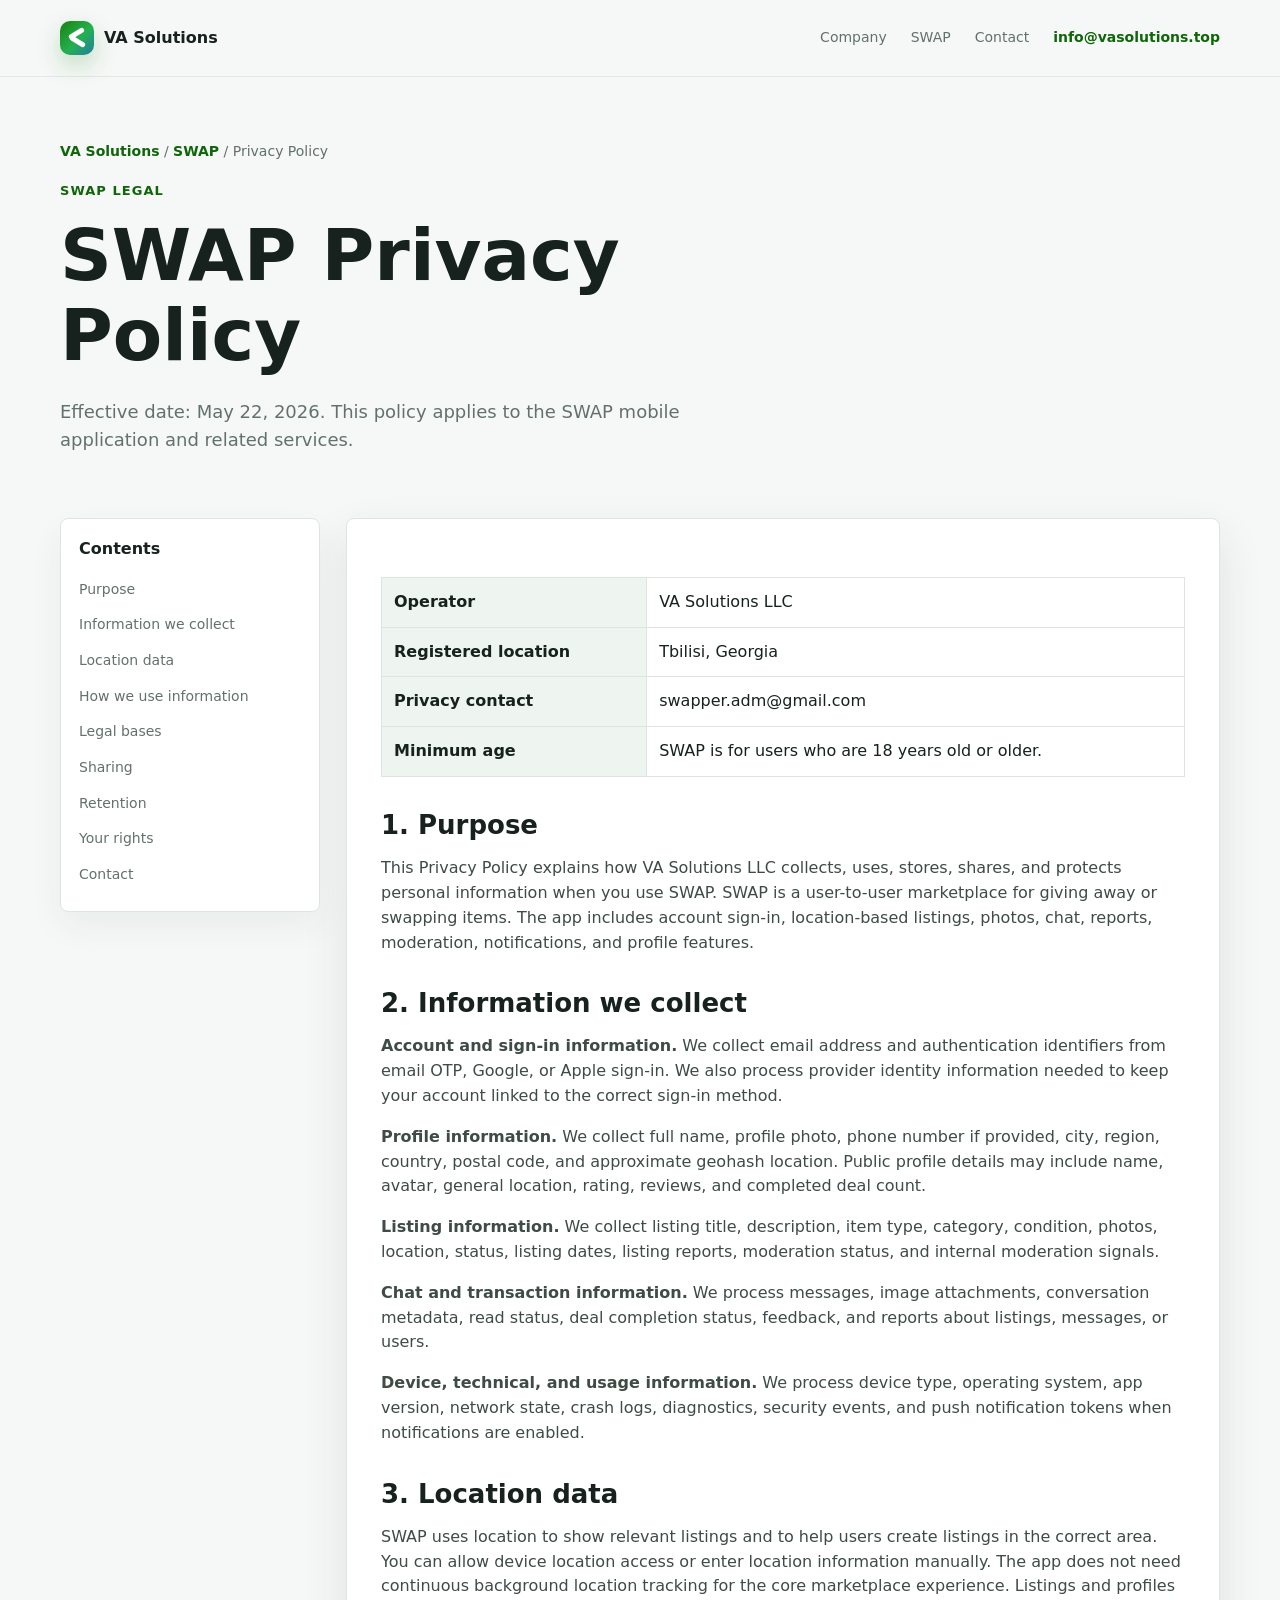
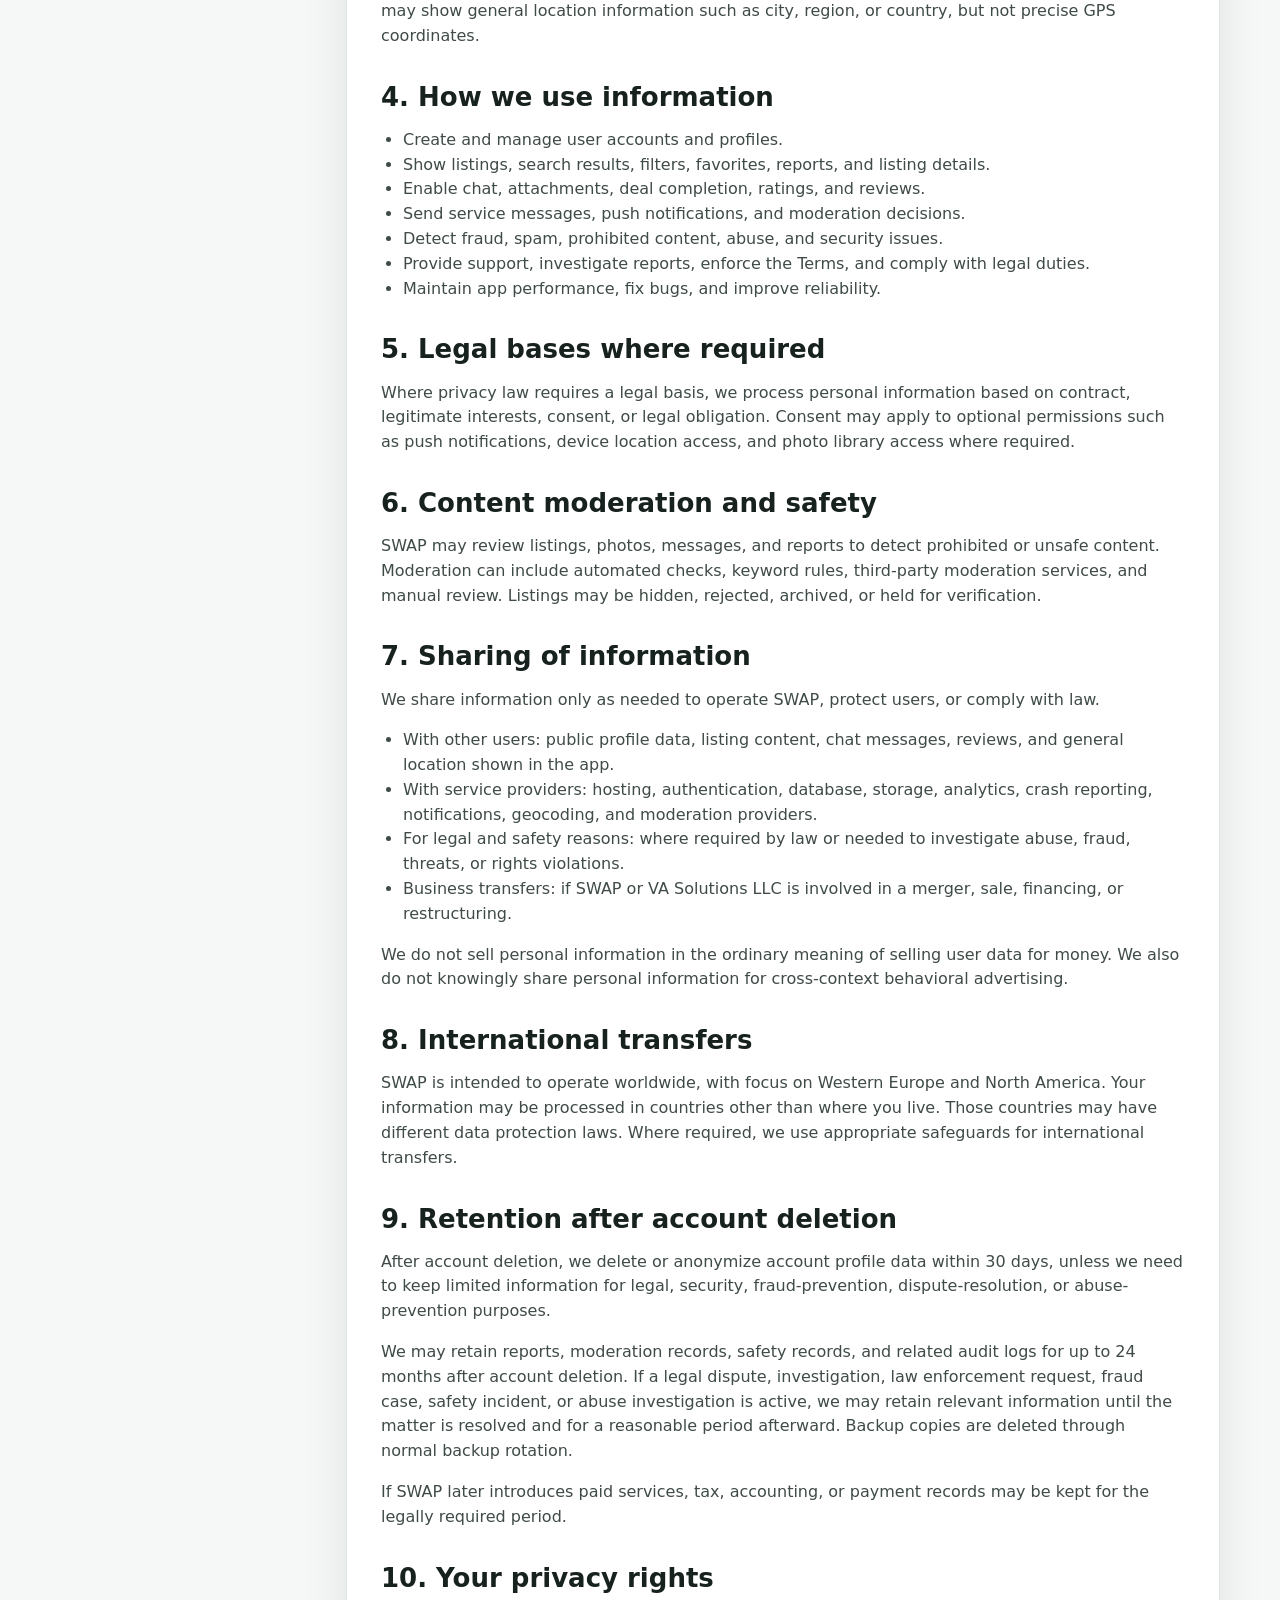
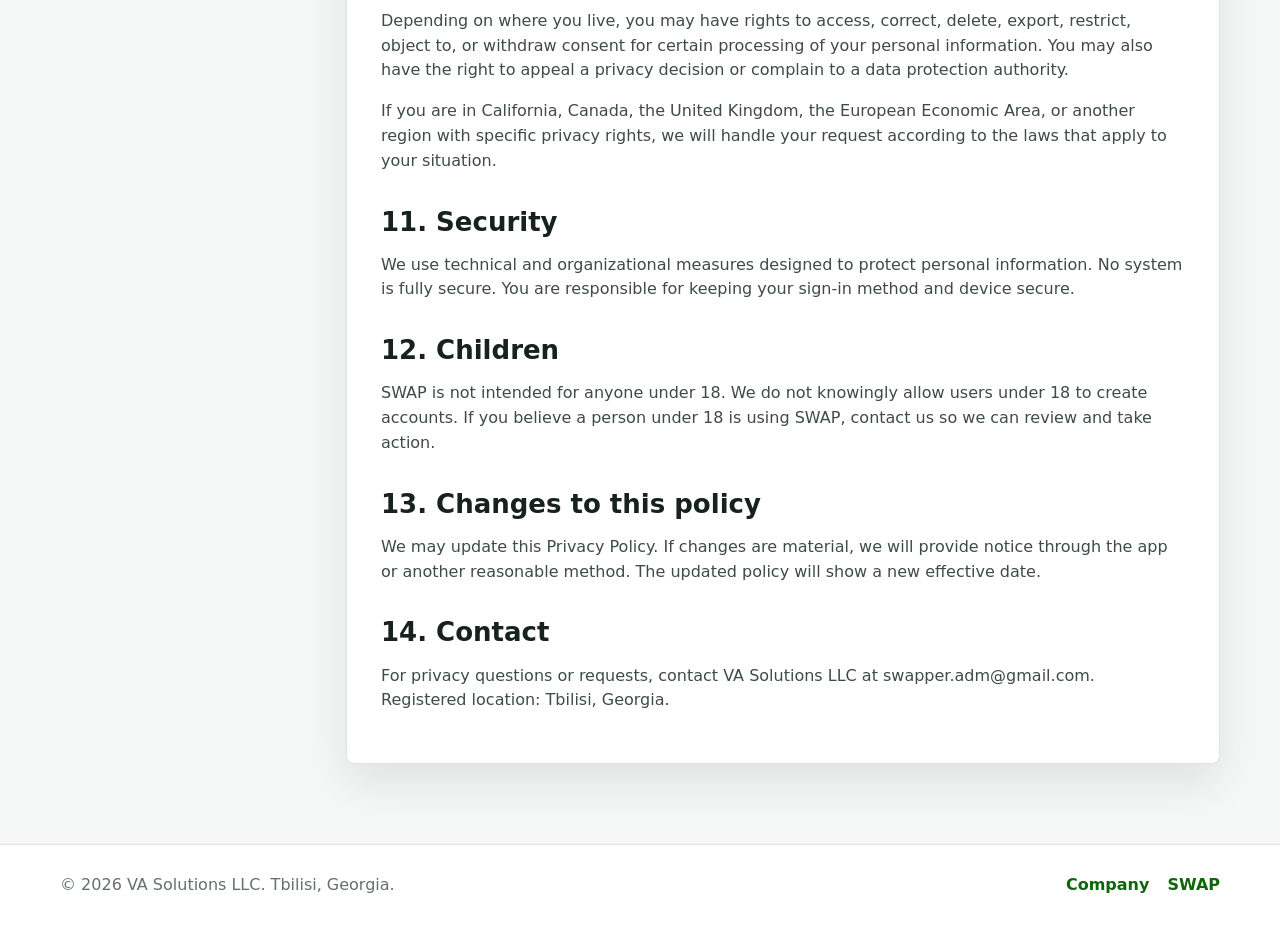
==== privacy-policy.html @ af27e846 "Add VA Solutions static website" ====
<!doctype html>
<html lang="en">
<head>
  <meta charset="utf-8">
  <meta name="viewport" content="width=device-width, initial-scale=1">
  <title>SWAP Privacy Policy | VA Solutions</title>
  <meta name="description" content="Privacy Policy for the SWAP mobile application by VA Solutions LLC.">
  <link rel="stylesheet" href="styles.css">
</head>
<body>
  <header class="site-header">
    <div class="container nav">
      <a class="logo" href="index.html"><span class="logo-mark"></span><span>VA Solutions</span></a>
      <nav class="nav-links" aria-label="Main navigation">
        <a href="index.html">Company</a>
        <a href="swap.html">SWAP</a>
        <a href="index.html#contact">Contact</a>
        <a class="nav-contact" href="mailto:info@vasolutions.top">info@vasolutions.top</a>
      </nav>
    </div>
  </header>

  <main>
    <section class="page-hero">
      <div class="container">
        <div class="breadcrumb"><a href="index.html">VA Solutions</a> / <a href="swap.html">SWAP</a> / Privacy Policy</div>
        <p class="eyebrow">SWAP legal</p>
        <h1>SWAP Privacy Policy</h1>
        <p class="lead">Effective date: May 22, 2026. This policy applies to the SWAP mobile application and related services.</p>
      </div>
    </section>

    <section class="container legal-layout">
      <aside class="toc">
        <strong>Contents</strong>
        <a href="#purpose">Purpose</a>
        <a href="#collect">Information we collect</a>
        <a href="#location">Location data</a>
        <a href="#use">How we use information</a>
        <a href="#legal-bases">Legal bases</a>
        <a href="#sharing">Sharing</a>
        <a href="#retention">Retention</a>
        <a href="#rights">Your rights</a>
        <a href="#contact">Contact</a>
      </aside>

      <article class="legal-card">
        <table class="info-table">
          <tr><th>Operator</th><td>VA Solutions LLC</td></tr>
          <tr><th>Registered location</th><td>Tbilisi, Georgia</td></tr>
          <tr><th>Privacy contact</th><td><a href="mailto:swapper.adm@gmail.com">swapper.adm@gmail.com</a></td></tr>
          <tr><th>Minimum age</th><td>SWAP is for users who are 18 years old or older.</td></tr>
        </table>

        <h2 id="purpose">1. Purpose</h2>
        <p>This Privacy Policy explains how VA Solutions LLC collects, uses, stores, shares, and protects personal information when you use SWAP. SWAP is a user-to-user marketplace for giving away or swapping items. The app includes account sign-in, location-based listings, photos, chat, reports, moderation, notifications, and profile features.</p>

        <h2 id="collect">2. Information we collect</h2>
        <p><strong>Account and sign-in information.</strong> We collect email address and authentication identifiers from email OTP, Google, or Apple sign-in. We also process provider identity information needed to keep your account linked to the correct sign-in method.</p>
        <p><strong>Profile information.</strong> We collect full name, profile photo, phone number if provided, city, region, country, postal code, and approximate geohash location. Public profile details may include name, avatar, general location, rating, reviews, and completed deal count.</p>
        <p><strong>Listing information.</strong> We collect listing title, description, item type, category, condition, photos, location, status, listing dates, listing reports, moderation status, and internal moderation signals.</p>
        <p><strong>Chat and transaction information.</strong> We process messages, image attachments, conversation metadata, read status, deal completion status, feedback, and reports about listings, messages, or users.</p>
        <p><strong>Device, technical, and usage information.</strong> We process device type, operating system, app version, network state, crash logs, diagnostics, security events, and push notification tokens when notifications are enabled.</p>

        <h2 id="location">3. Location data</h2>
        <p>SWAP uses location to show relevant listings and to help users create listings in the correct area. You can allow device location access or enter location information manually. The app does not need continuous background location tracking for the core marketplace experience. Listings and profiles may show general location information such as city, region, or country, but not precise GPS coordinates.</p>

        <h2 id="use">4. How we use information</h2>
        <ul>
          <li>Create and manage user accounts and profiles.</li>
          <li>Show listings, search results, filters, favorites, reports, and listing details.</li>
          <li>Enable chat, attachments, deal completion, ratings, and reviews.</li>
          <li>Send service messages, push notifications, and moderation decisions.</li>
          <li>Detect fraud, spam, prohibited content, abuse, and security issues.</li>
          <li>Provide support, investigate reports, enforce the Terms, and comply with legal duties.</li>
          <li>Maintain app performance, fix bugs, and improve reliability.</li>
        </ul>

        <h2 id="legal-bases">5. Legal bases where required</h2>
        <p>Where privacy law requires a legal basis, we process personal information based on contract, legitimate interests, consent, or legal obligation. Consent may apply to optional permissions such as push notifications, device location access, and photo library access where required.</p>

        <h2 id="moderation">6. Content moderation and safety</h2>
        <p>SWAP may review listings, photos, messages, and reports to detect prohibited or unsafe content. Moderation can include automated checks, keyword rules, third-party moderation services, and manual review. Listings may be hidden, rejected, archived, or held for verification.</p>

        <h2 id="sharing">7. Sharing of information</h2>
        <p>We share information only as needed to operate SWAP, protect users, or comply with law.</p>
        <ul>
          <li>With other users: public profile data, listing content, chat messages, reviews, and general location shown in the app.</li>
          <li>With service providers: hosting, authentication, database, storage, analytics, crash reporting, notifications, geocoding, and moderation providers.</li>
          <li>For legal and safety reasons: where required by law or needed to investigate abuse, fraud, threats, or rights violations.</li>
          <li>Business transfers: if SWAP or VA Solutions LLC is involved in a merger, sale, financing, or restructuring.</li>
        </ul>
        <p>We do not sell personal information in the ordinary meaning of selling user data for money. We also do not knowingly share personal information for cross-context behavioral advertising.</p>

        <h2 id="transfers">8. International transfers</h2>
        <p>SWAP is intended to operate worldwide, with focus on Western Europe and North America. Your information may be processed in countries other than where you live. Those countries may have different data protection laws. Where required, we use appropriate safeguards for international transfers.</p>

        <h2 id="retention">9. Retention after account deletion</h2>
        <p>After account deletion, we delete or anonymize account profile data within 30 days, unless we need to keep limited information for legal, security, fraud-prevention, dispute-resolution, or abuse-prevention purposes.</p>
        <p>We may retain reports, moderation records, safety records, and related audit logs for up to 24 months after account deletion. If a legal dispute, investigation, law enforcement request, fraud case, safety incident, or abuse investigation is active, we may retain relevant information until the matter is resolved and for a reasonable period afterward. Backup copies are deleted through normal backup rotation.</p>
        <p>If SWAP later introduces paid services, tax, accounting, or payment records may be kept for the legally required period.</p>

        <h2 id="rights">10. Your privacy rights</h2>
        <p>Depending on where you live, you may have rights to access, correct, delete, export, restrict, object to, or withdraw consent for certain processing of your personal information. You may also have the right to appeal a privacy decision or complain to a data protection authority.</p>
        <p>If you are in California, Canada, the United Kingdom, the European Economic Area, or another region with specific privacy rights, we will handle your request according to the laws that apply to your situation.</p>

        <h2 id="security">11. Security</h2>
        <p>We use technical and organizational measures designed to protect personal information. No system is fully secure. You are responsible for keeping your sign-in method and device secure.</p>

        <h2 id="children">12. Children</h2>
        <p>SWAP is not intended for anyone under 18. We do not knowingly allow users under 18 to create accounts. If you believe a person under 18 is using SWAP, contact us so we can review and take action.</p>

        <h2 id="changes">13. Changes to this policy</h2>
        <p>We may update this Privacy Policy. If changes are material, we will provide notice through the app or another reasonable method. The updated policy will show a new effective date.</p>

        <h2 id="contact">14. Contact</h2>
        <p>For privacy questions or requests, contact VA Solutions LLC at <a href="mailto:swapper.adm@gmail.com">swapper.adm@gmail.com</a>. Registered location: Tbilisi, Georgia.</p>
      </article>
    </section>
  </main>

  <footer class="site-footer">
    <div class="container footer-row">
      <span>© 2026 VA Solutions LLC. Tbilisi, Georgia.</span>
      <div class="footer-links"><a href="index.html">Company</a><a href="swap.html">SWAP</a></div>
    </div>
  </footer>
</body>
</html>
---- styles.css ----
:root {
  --bg: #f6f8f7;
  --surface: #ffffff;
  --surface-soft: #eef5f0;
  --text: #17211d;
  --muted: #64716b;
  --green: #18820f;
  --green-dark: #0f6509;
  --green-soft: #dff2df;
  --blue: #207ea6;
  --line: #dce5df;
  --shadow: 0 18px 45px rgba(25, 47, 36, 0.11);
  --radius: 8px;
  --max: 1160px;
}

* { box-sizing: border-box; }
html { scroll-behavior: smooth; }
body {
  margin: 0;
  font-family: Inter, ui-sans-serif, system-ui, -apple-system, BlinkMacSystemFont, "Segoe UI", sans-serif;
  color: var(--text);
  background: var(--bg);
  line-height: 1.55;
}
a { color: inherit; text-decoration: none; }
.container { width: min(var(--max), calc(100% - 40px)); margin: 0 auto; }
.site-header {
  position: sticky;
  top: 0;
  z-index: 50;
  background: rgba(246, 248, 247, 0.92);
  backdrop-filter: blur(16px);
  border-bottom: 1px solid rgba(220, 229, 223, 0.78);
}
.nav { min-height: 76px; display: flex; align-items: center; justify-content: space-between; gap: 24px; }
.logo { display: inline-flex; align-items: center; gap: 10px; font-weight: 800; }
.logo-mark {
  width: 34px;
  height: 34px;
  border-radius: 10px;
  background: linear-gradient(135deg, #18820f 0%, #24b051 55%, #207ea6 100%);
  position: relative;
  box-shadow: 0 10px 24px rgba(24, 130, 15, 0.24);
}
.logo-mark::before, .logo-mark::after {
  content: "";
  position: absolute;
  background: #fff;
  border-radius: 3px;
}
.logo-mark::before { width: 17px; height: 5px; left: 8px; top: 10px; transform: rotate(-32deg); }
.logo-mark::after { width: 17px; height: 5px; left: 9px; top: 18px; transform: rotate(32deg); }
.nav-links { display: flex; align-items: center; gap: 24px; font-size: 14px; color: var(--muted); }
.nav-links a:hover, .nav-contact { color: var(--green-dark); }
.nav-contact { font-weight: 700; }
.btn-row { display: flex; flex-wrap: wrap; gap: 12px; align-items: center; }
.btn {
  display: inline-flex;
  min-height: 44px;
  align-items: center;
  justify-content: center;
  padding: 0 18px;
  border-radius: var(--radius);
  border: 1px solid var(--green);
  font-weight: 700;
  font-size: 14px;
}
.btn.primary { background: var(--green); color: #fff; }
.btn.secondary { background: #fff; color: var(--green-dark); }
.hero { padding: 78px 0 64px; }
.hero-grid, .split { display: grid; grid-template-columns: 0.92fr 1.08fr; gap: 44px; align-items: center; }
.split { grid-template-columns: 0.9fr 1.1fr; gap: 36px; }
.eyebrow {
  color: var(--green-dark);
  font-size: 13px;
  font-weight: 800;
  text-transform: uppercase;
  letter-spacing: 0.08em;
  margin: 0 0 14px;
}
h1, h2, h3 { line-height: 1.12; margin: 0; letter-spacing: 0; }
h1 { font-size: clamp(40px, 7vw, 72px); max-width: 780px; }
h2 { font-size: clamp(30px, 4vw, 46px); }
h3 { font-size: 20px; }
.lead { margin: 22px 0 28px; color: var(--muted); font-size: 18px; max-width: 640px; }
.hero-meta { margin-top: 26px; display: grid; grid-template-columns: repeat(3, 1fr); gap: 12px; }
.meta-card, .card, .office-visual, .product-visual, .legal-card, .phone, .toc, .cta-band {
  background: var(--surface);
  border: 1px solid var(--line);
  border-radius: var(--radius);
  box-shadow: var(--shadow);
}
.meta-card { padding: 14px; box-shadow: 0 10px 28px rgba(25, 47, 36, 0.06); }
.meta-card strong { display: block; font-size: 19px; }
.meta-card span { color: var(--muted); font-size: 13px; }
.office-visual { overflow: hidden; min-height: 430px; position: relative; }
.office-sky {
  height: 116px;
  background: linear-gradient(180deg, #e9f7ff 0%, #f6fbff 100%);
  border-bottom: 1px solid var(--line);
  position: relative;
}
.office-sky::before {
  content: "";
  position: absolute;
  inset: 22px 28px auto auto;
  width: 118px;
  height: 54px;
  border-radius: 999px;
  background: rgba(255, 255, 255, 0.9);
  box-shadow: -70px 14px 0 4px rgba(255, 255, 255, 0.86);
}
.office-floor { position: absolute; left: 0; right: 0; bottom: 0; height: 128px; background: #eef2ef; border-top: 1px solid var(--line); }
.desk { position: absolute; left: 42px; right: 42px; bottom: 108px; height: 22px; border-radius: 8px; background: #c9d6cd; box-shadow: 0 14px 0 #9fb2a7; }
.dev-person { position: absolute; bottom: 132px; width: 86px; height: 128px; }
.dev-person.one { left: 70px; }
.dev-person.two { left: 238px; transform: scale(1.04); }
.dev-person.three { right: 70px; }
.head { width: 38px; height: 38px; border-radius: 50%; background: #d8aa87; margin: 0 auto 6px; }
.body { height: 68px; border-radius: 18px 18px 7px 7px; background: #285f8e; }
.dev-person.two .body { background: #18820f; }
.dev-person.three .body { background: #253b35; }
.arm { position: absolute; width: 42px; height: 9px; background: #d8aa87; top: 74px; border-radius: 9px; }
.arm.left { left: -9px; transform: rotate(24deg); }
.arm.right { right: -9px; transform: rotate(-24deg); }
.monitor {
  position: absolute;
  bottom: 158px;
  width: 108px;
  height: 72px;
  border-radius: 8px;
  background: #17211d;
  border: 6px solid #e9efeb;
  box-shadow: 0 8px 18px rgba(23, 33, 29, 0.18);
}
.monitor.a { left: 130px; }
.monitor.b { left: 330px; }
.monitor.c { right: 132px; }
.code-line { height: 4px; margin: 8px 10px; border-radius: 4px; background: #64d67b; }
.code-line.short { width: 45%; background: #67c7ef; }
.code-line.mid { width: 70%; }
.code-line.long { width: 82%; }
.wall-card { position: absolute; top: 136px; right: 34px; width: 155px; border: 1px solid var(--line); border-radius: 8px; padding: 12px; background: rgba(255,255,255,0.86); }
.wall-card span { display: block; height: 6px; background: var(--green-soft); border-radius: 6px; margin: 8px 0; }
.wall-card span:nth-child(2) { width: 65%; background: #d8edf5; }
.wall-card span:nth-child(3) { width: 82%; }
.section { padding: 70px 0; }
.section-header { max-width: 720px; margin-bottom: 28px; }
.section-header p, .card p { color: var(--muted); }
.card-grid { display: grid; grid-template-columns: repeat(4, 1fr); gap: 16px; }
.card { padding: 22px; box-shadow: 0 14px 34px rgba(25, 47, 36, 0.06); }
.icon { width: 38px; height: 38px; border-radius: 8px; background: var(--green-soft); display: grid; place-items: center; color: var(--green-dark); font-weight: 900; margin-bottom: 14px; }
.product-visual { padding: 24px; display: grid; grid-template-columns: repeat(3, 1fr); gap: 16px; background: linear-gradient(135deg, #ffffff 0%, #f0f8f2 100%); }
.phone { width: 100%; aspect-ratio: 9 / 18; border-radius: 22px; padding: 10px; box-shadow: 0 18px 38px rgba(24, 130, 15, 0.12); }
.phone-screen { height: 100%; border-radius: 16px; background: #fff; overflow: hidden; border: 1px solid #edf1ee; padding: 12px; }
.phone-top { display: flex; align-items: center; justify-content: space-between; margin-bottom: 12px; }
.dot { width: 8px; height: 8px; border-radius: 50%; background: #e52b35; }
.search-mini { width: 42px; height: 8px; border-radius: 999px; background: #dce5df; }
.toggle { display: flex; gap: 5px; margin-bottom: 12px; }
.toggle span { flex: 1; height: 18px; border-radius: 999px; border: 1px solid var(--green); font-size: 8px; display: grid; place-items: center; color: var(--green); }
.toggle span.active { background: var(--green); color: #fff; }
.listing-grid { display: grid; grid-template-columns: 1fr 1fr; gap: 8px; }
.item-card { min-height: 84px; border-radius: 8px; background: #f5f6f5; overflow: hidden; }
.item-img { height: 54px; background: linear-gradient(135deg, #efe3db, #cfe5d0); }
.item-card:nth-child(2) .item-img { background: linear-gradient(135deg, #e8edf3, #f4d6ca); }
.item-lines { padding: 5px; }
.item-lines span { display: block; height: 4px; border-radius: 4px; background: #c9d6cd; margin-bottom: 4px; }
.item-lines span:nth-child(2) { width: 70%; }
.profile-circle { width: 76px; height: 76px; border-radius: 50%; margin: 12px auto; background: linear-gradient(135deg, #d6d6d6, #f0c4bd); }
.green-bar { height: 12px; border-radius: 999px; background: var(--green); margin: 9px 0; }
.review-bars span { display: block; height: 5px; border-radius: 5px; background: #f2b33d; margin: 5px 0; }
.review-bars span:nth-child(2n) { background: var(--green); width: 70%; }
.chat-bubble { padding: 8px; margin: 8px 0; border-radius: 12px; background: #f0f3f1; font-size: 8px; }
.chat-bubble.mine { margin-left: 22px; background: #e0f2df; }
.cta-band { margin: 50px 0 0; padding: 28px; display: flex; justify-content: space-between; gap: 20px; align-items: center; }
.page-hero { padding: 64px 0 36px; }
.breadcrumb { color: var(--muted); font-size: 14px; margin-bottom: 18px; }
.breadcrumb a { color: var(--green-dark); font-weight: 700; }
.legal-layout { display: grid; grid-template-columns: 260px 1fr; gap: 26px; align-items: start; padding-bottom: 80px; }
.toc { position: sticky; top: 98px; padding: 18px; box-shadow: 0 14px 34px rgba(25, 47, 36, 0.06); }
.toc strong { display: block; margin-bottom: 10px; }
.toc a { display: block; color: var(--muted); font-size: 14px; padding: 7px 0; }
.legal-card { padding: 34px; }
.legal-card h2 { font-size: 26px; margin-top: 34px; }
.legal-card h2:first-child { margin-top: 0; }
.legal-card p, .legal-card li { color: #3f4b45; }
.legal-card ul { padding-left: 22px; }
.info-table { width: 100%; border-collapse: collapse; margin: 24px 0; background: #fff; }
.info-table th, .info-table td { border: 1px solid var(--line); padding: 12px; text-align: left; vertical-align: top; }
.info-table th { background: var(--surface-soft); }
.site-footer { border-top: 1px solid var(--line); padding: 28px 0; color: var(--muted); background: #fff; }
.footer-row { display: flex; justify-content: space-between; gap: 20px; align-items: center; }
.footer-links { display: flex; gap: 18px; }
.footer-links a { color: var(--green-dark); font-weight: 700; }
@media (max-width: 900px) {
  .nav { height: auto; padding: 16px 0; align-items: flex-start; }
  .nav, .footer-row, .cta-band { flex-direction: column; }
  .nav-links { flex-wrap: wrap; gap: 14px; }
  .hero-grid, .split, .legal-layout { grid-template-columns: 1fr; }
  .hero { padding-top: 48px; }
  .hero-meta, .card-grid, .product-visual { grid-template-columns: 1fr; }
  .office-visual { min-height: 360px; }
  .dev-person.three, .monitor.c, .wall-card { display: none; }
  .toc { position: static; }
  .legal-card { padding: 22px; }
}
@media (max-width: 540px) {
  .container { width: min(100% - 28px, var(--max)); }
  h1 { font-size: 40px; }
  .lead { font-size: 16px; }
  .office-visual { min-height: 300px; }
  .dev-person.one { left: 34px; }
  .dev-person.two { left: 180px; }
  .monitor.a { left: 80px; }
  .monitor.b { left: 250px; }
}
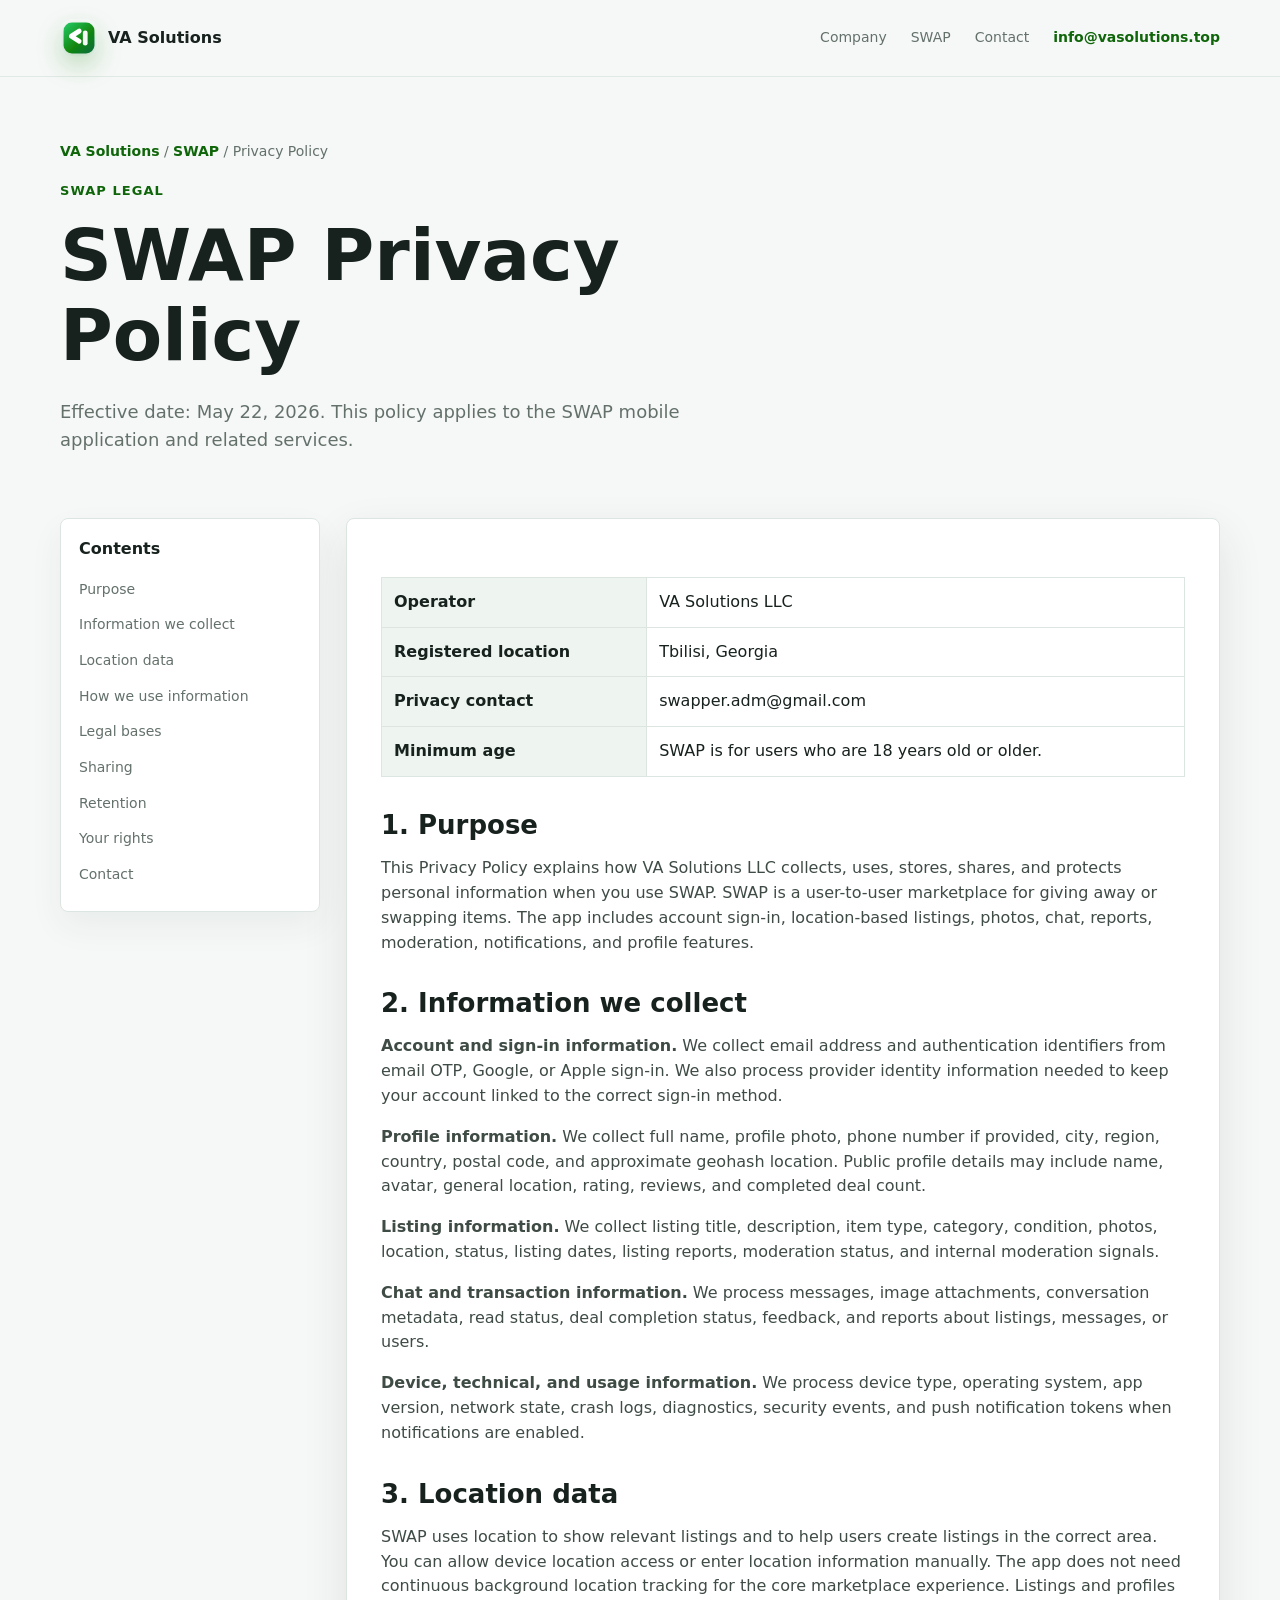
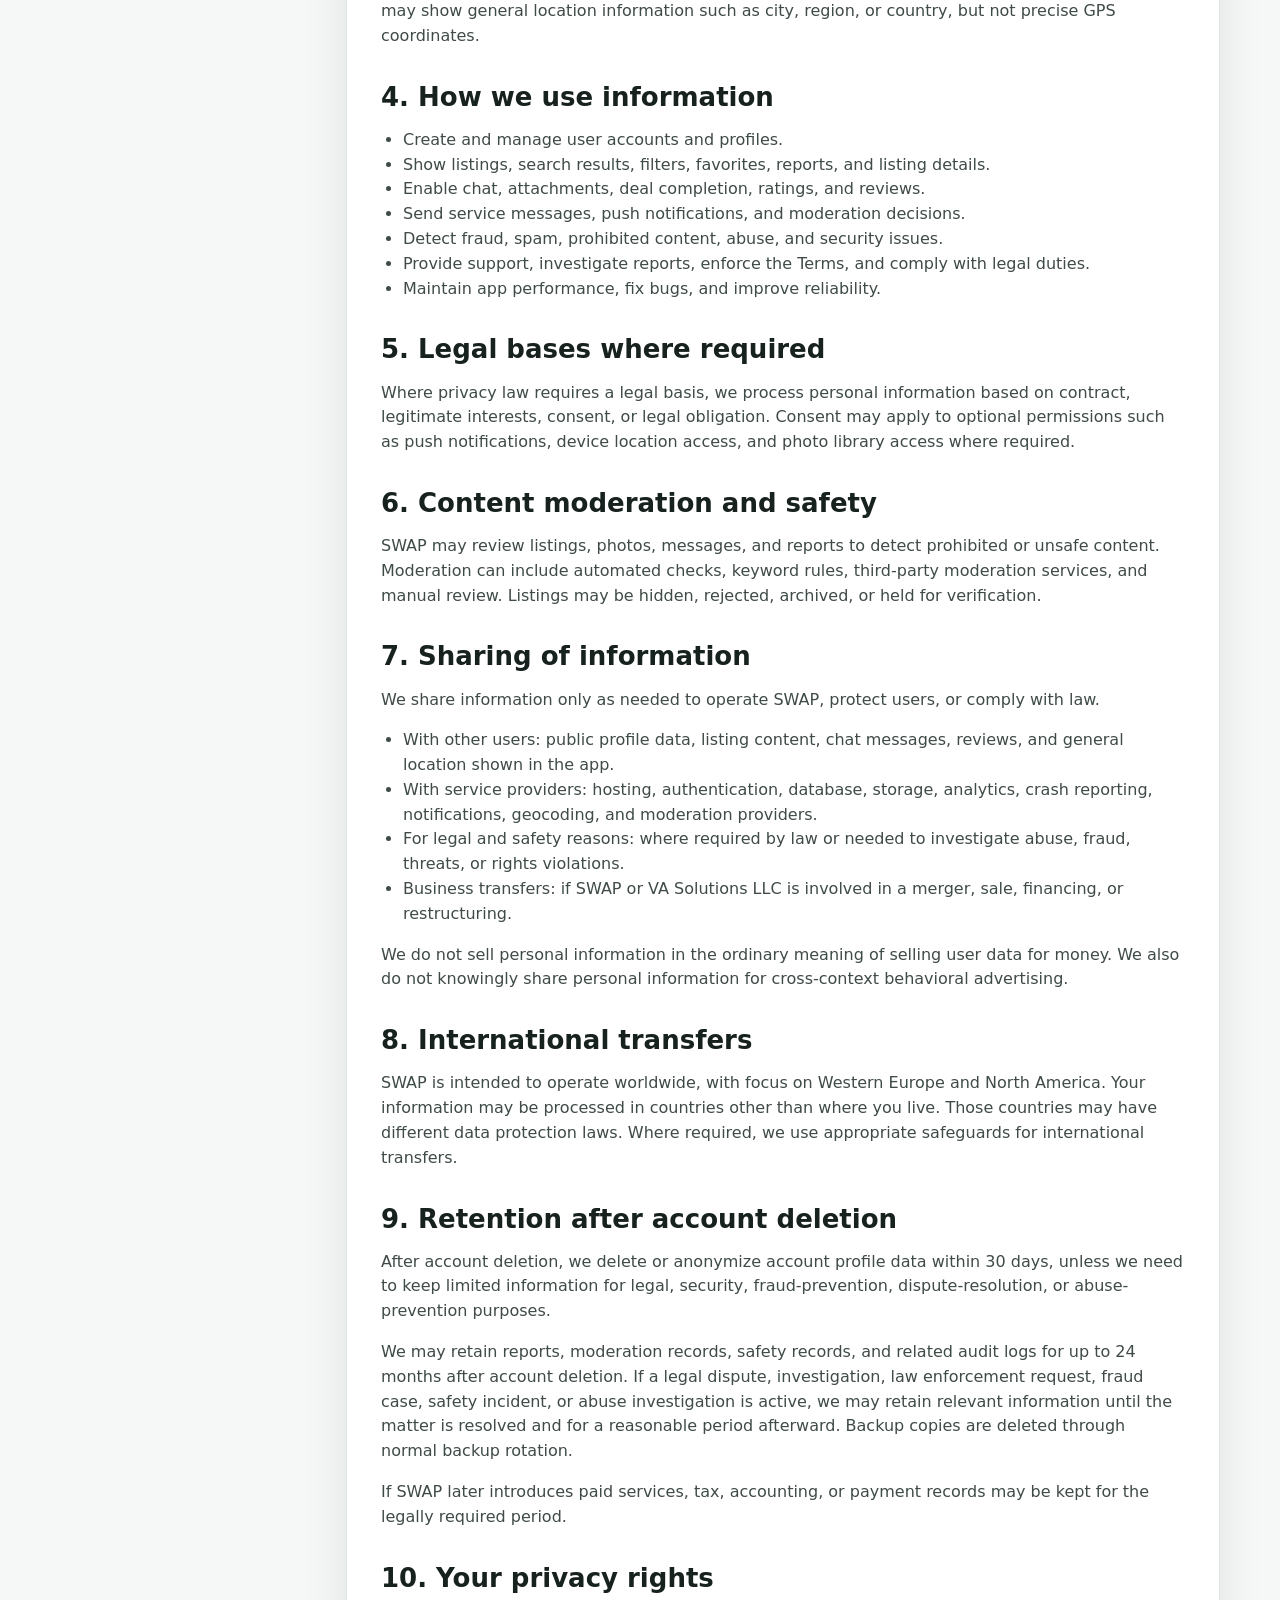
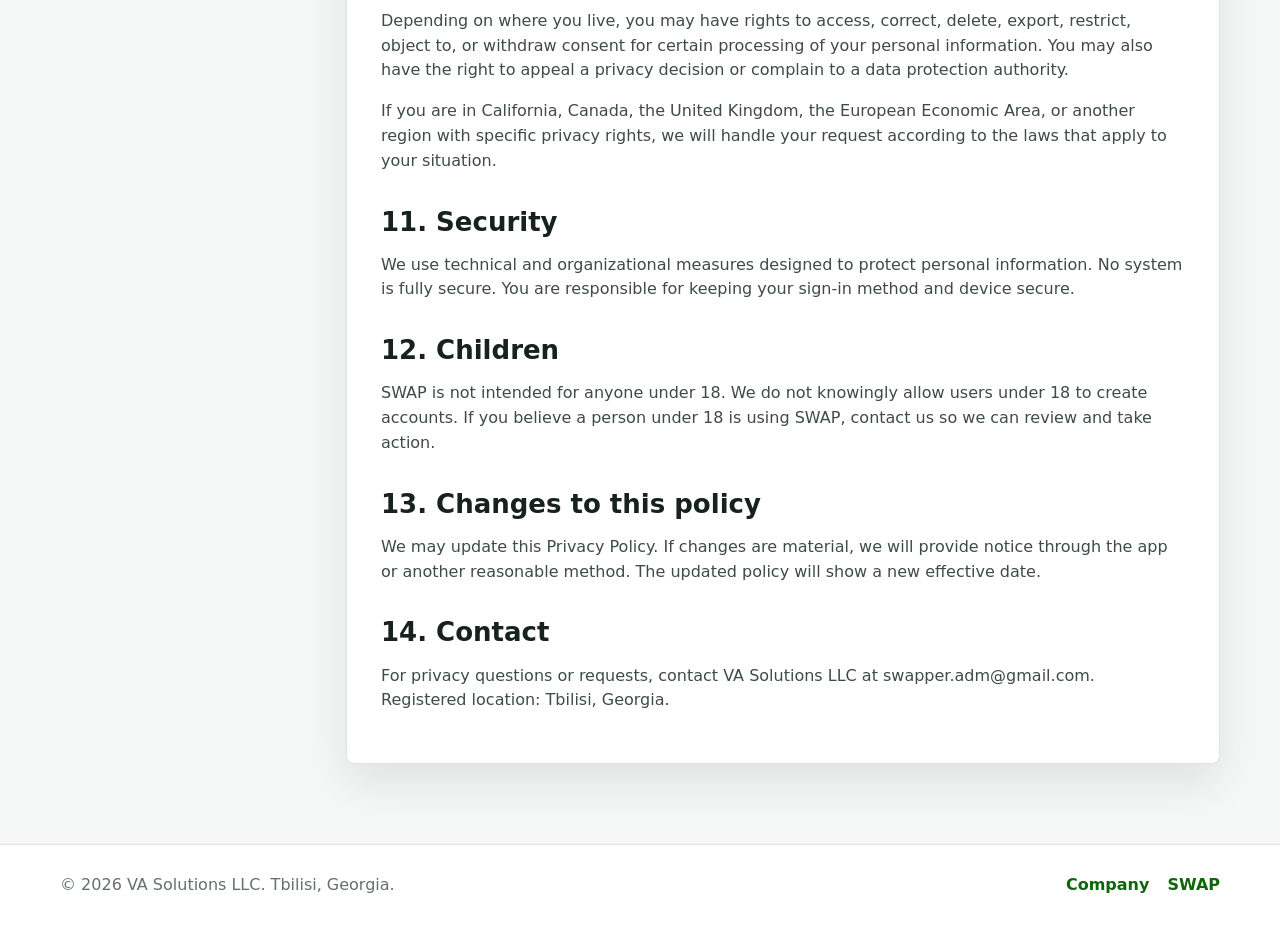
==== commit c9fee110: "Refine visuals and add favicon" ====
--- a/privacy-policy.html
+++ b/privacy-policy.html
@@ -5,12 +5,13 @@
   <meta name="viewport" content="width=device-width, initial-scale=1">
   <title>SWAP Privacy Policy | VA Solutions</title>
   <meta name="description" content="Privacy Policy for the SWAP mobile application by VA Solutions LLC.">
+  <link rel="icon" href="assets/favicon.svg" type="image/svg+xml">
   <link rel="stylesheet" href="styles.css">
 </head>
 <body>
   <header class="site-header">
     <div class="container nav">
-      <a class="logo" href="index.html"><span class="logo-mark"></span><span>VA Solutions</span></a>
+      <a class="logo" href="index.html"><img class="logo-mark" src="assets/logo.svg" alt=""><span>VA Solutions</span></a>
       <nav class="nav-links" aria-label="Main navigation">
         <a href="index.html">Company</a>
         <a href="swap.html">SWAP</a>
--- a/styles.css
+++ b/styles.css
@@ -36,21 +36,12 @@
 .nav { min-height: 76px; display: flex; align-items: center; justify-content: space-between; gap: 24px; }
 .logo { display: inline-flex; align-items: center; gap: 10px; font-weight: 800; }
 .logo-mark {
-  width: 34px;
-  height: 34px;
-  border-radius: 10px;
-  background: linear-gradient(135deg, #18820f 0%, #24b051 55%, #207ea6 100%);
-  position: relative;
-  box-shadow: 0 10px 24px rgba(24, 130, 15, 0.24);
-}
-.logo-mark::before, .logo-mark::after {
-  content: "";
-  position: absolute;
-  background: #fff;
-  border-radius: 3px;
-}
-.logo-mark::before { width: 17px; height: 5px; left: 8px; top: 10px; transform: rotate(-32deg); }
-.logo-mark::after { width: 17px; height: 5px; left: 9px; top: 18px; transform: rotate(32deg); }
+  width: 38px;
+  height: 38px;
+  display: block;
+  border-radius: 12px;
+  box-shadow: 0 10px 24px rgba(24, 130, 15, 0.22);
+}
 .nav-links { display: flex; align-items: center; gap: 24px; font-size: 14px; color: var(--muted); }
 .nav-links a:hover, .nav-contact { color: var(--green-dark); }
 .nav-contact { font-weight: 700; }
@@ -94,7 +85,20 @@
 .meta-card { padding: 14px; box-shadow: 0 10px 28px rgba(25, 47, 36, 0.06); }
 .meta-card strong { display: block; font-size: 19px; }
 .meta-card span { color: var(--muted); font-size: 13px; }
-.office-visual { overflow: hidden; min-height: 430px; position: relative; }
+.office-visual, .product-visual {
+  overflow: hidden;
+  background: transparent;
+  border: 0;
+}
+.office-visual img, .product-visual img {
+  display: block;
+  width: 100%;
+  height: auto;
+}
+.office-visual { position: relative; }
+.office-visual {
+  min-height: 0;
+}
 .office-sky {
   height: 116px;
   background: linear-gradient(180deg, #e9f7ff 0%, #f6fbff 100%);
@@ -151,7 +155,7 @@
 .card-grid { display: grid; grid-template-columns: repeat(4, 1fr); gap: 16px; }
 .card { padding: 22px; box-shadow: 0 14px 34px rgba(25, 47, 36, 0.06); }
 .icon { width: 38px; height: 38px; border-radius: 8px; background: var(--green-soft); display: grid; place-items: center; color: var(--green-dark); font-weight: 900; margin-bottom: 14px; }
-.product-visual { padding: 24px; display: grid; grid-template-columns: repeat(3, 1fr); gap: 16px; background: linear-gradient(135deg, #ffffff 0%, #f0f8f2 100%); }
+.product-visual { padding: 0; display: block; background: transparent; }
 .phone { width: 100%; aspect-ratio: 9 / 18; border-radius: 22px; padding: 10px; box-shadow: 0 18px 38px rgba(24, 130, 15, 0.12); }
 .phone-screen { height: 100%; border-radius: 16px; background: #fff; overflow: hidden; border: 1px solid #edf1ee; padding: 12px; }
 .phone-top { display: flex; align-items: center; justify-content: space-between; margin-bottom: 12px; }
@@ -174,6 +178,16 @@
 .chat-bubble { padding: 8px; margin: 8px 0; border-radius: 12px; background: #f0f3f1; font-size: 8px; }
 .chat-bubble.mine { margin-left: 22px; background: #e0f2df; }
 .cta-band { margin: 50px 0 0; padding: 28px; display: flex; justify-content: space-between; gap: 20px; align-items: center; }
+.contact-band {
+  max-width: 780px;
+  justify-content: center;
+  flex-direction: column;
+  text-align: center;
+}
+.contact-band .lead {
+  margin-left: auto;
+  margin-right: auto;
+}
 .page-hero { padding: 64px 0 36px; }
 .breadcrumb { color: var(--muted); font-size: 14px; margin-bottom: 18px; }
 .breadcrumb a { color: var(--green-dark); font-weight: 700; }
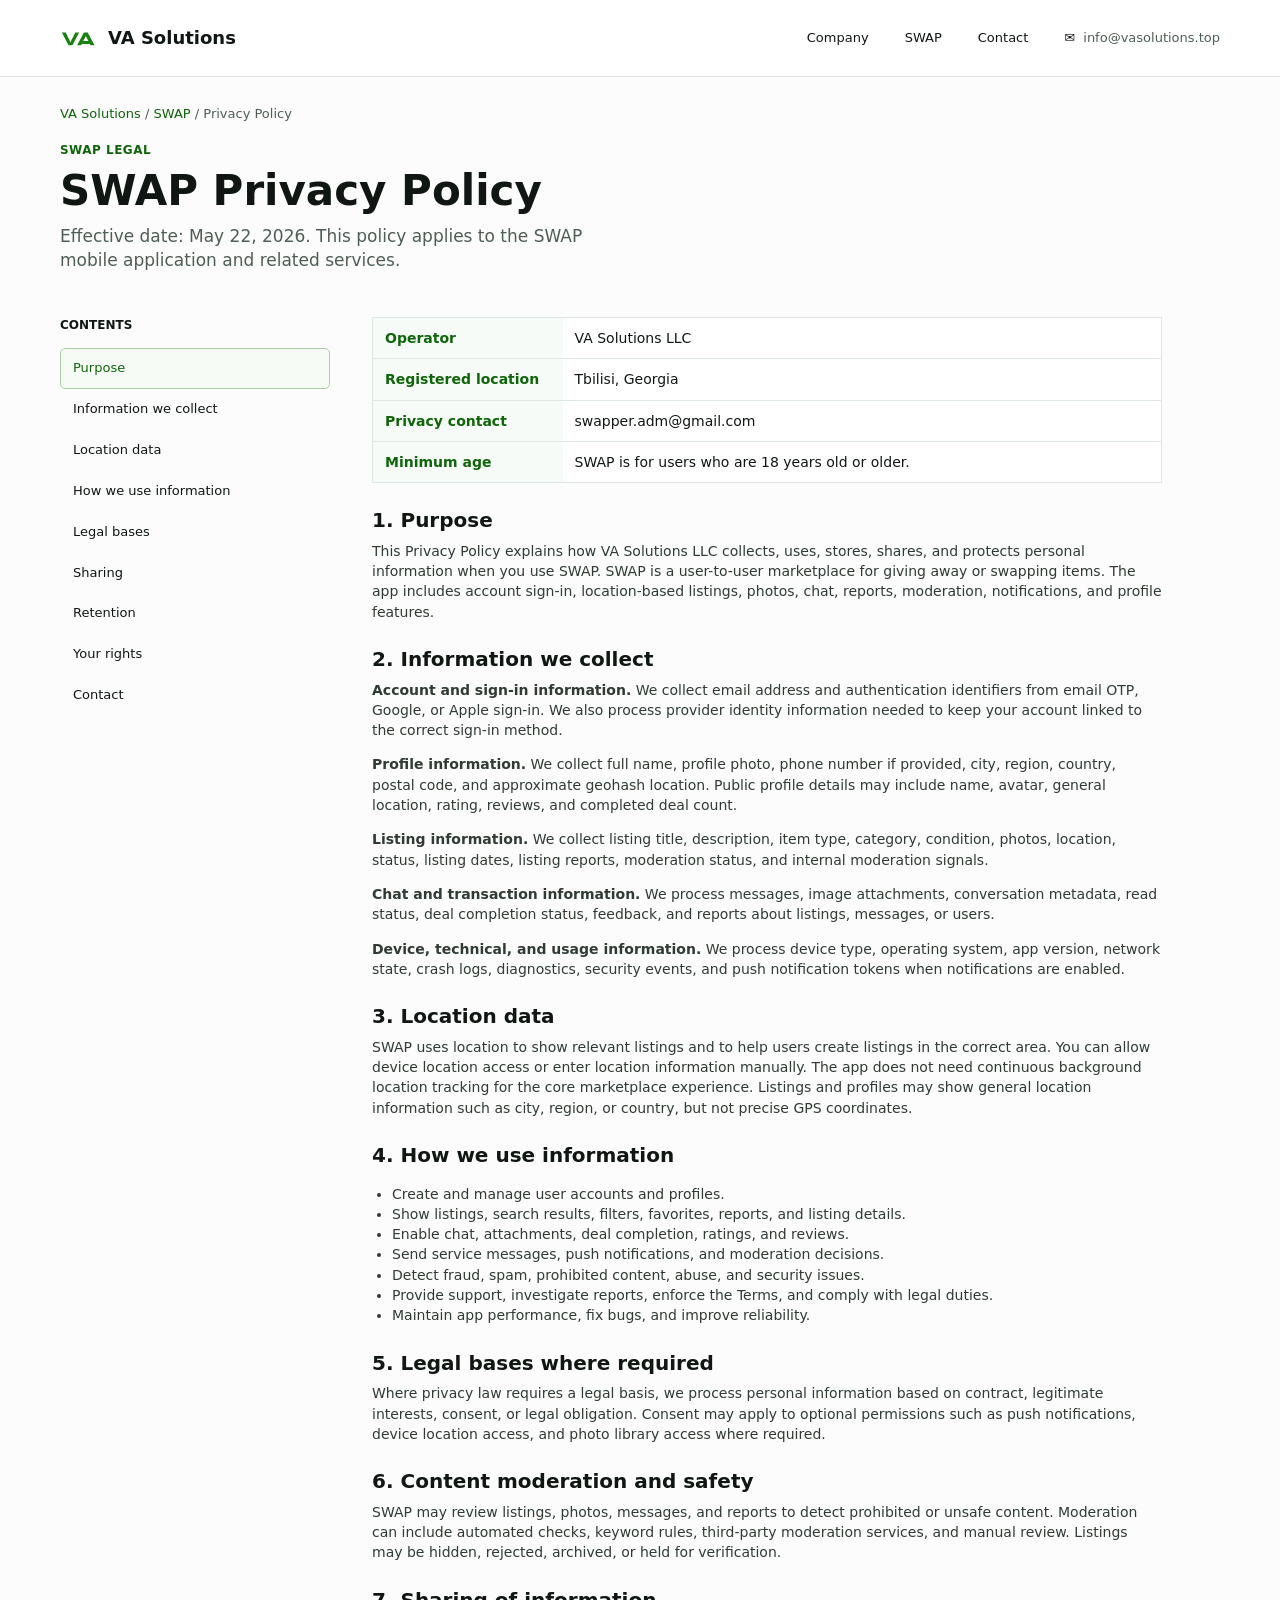
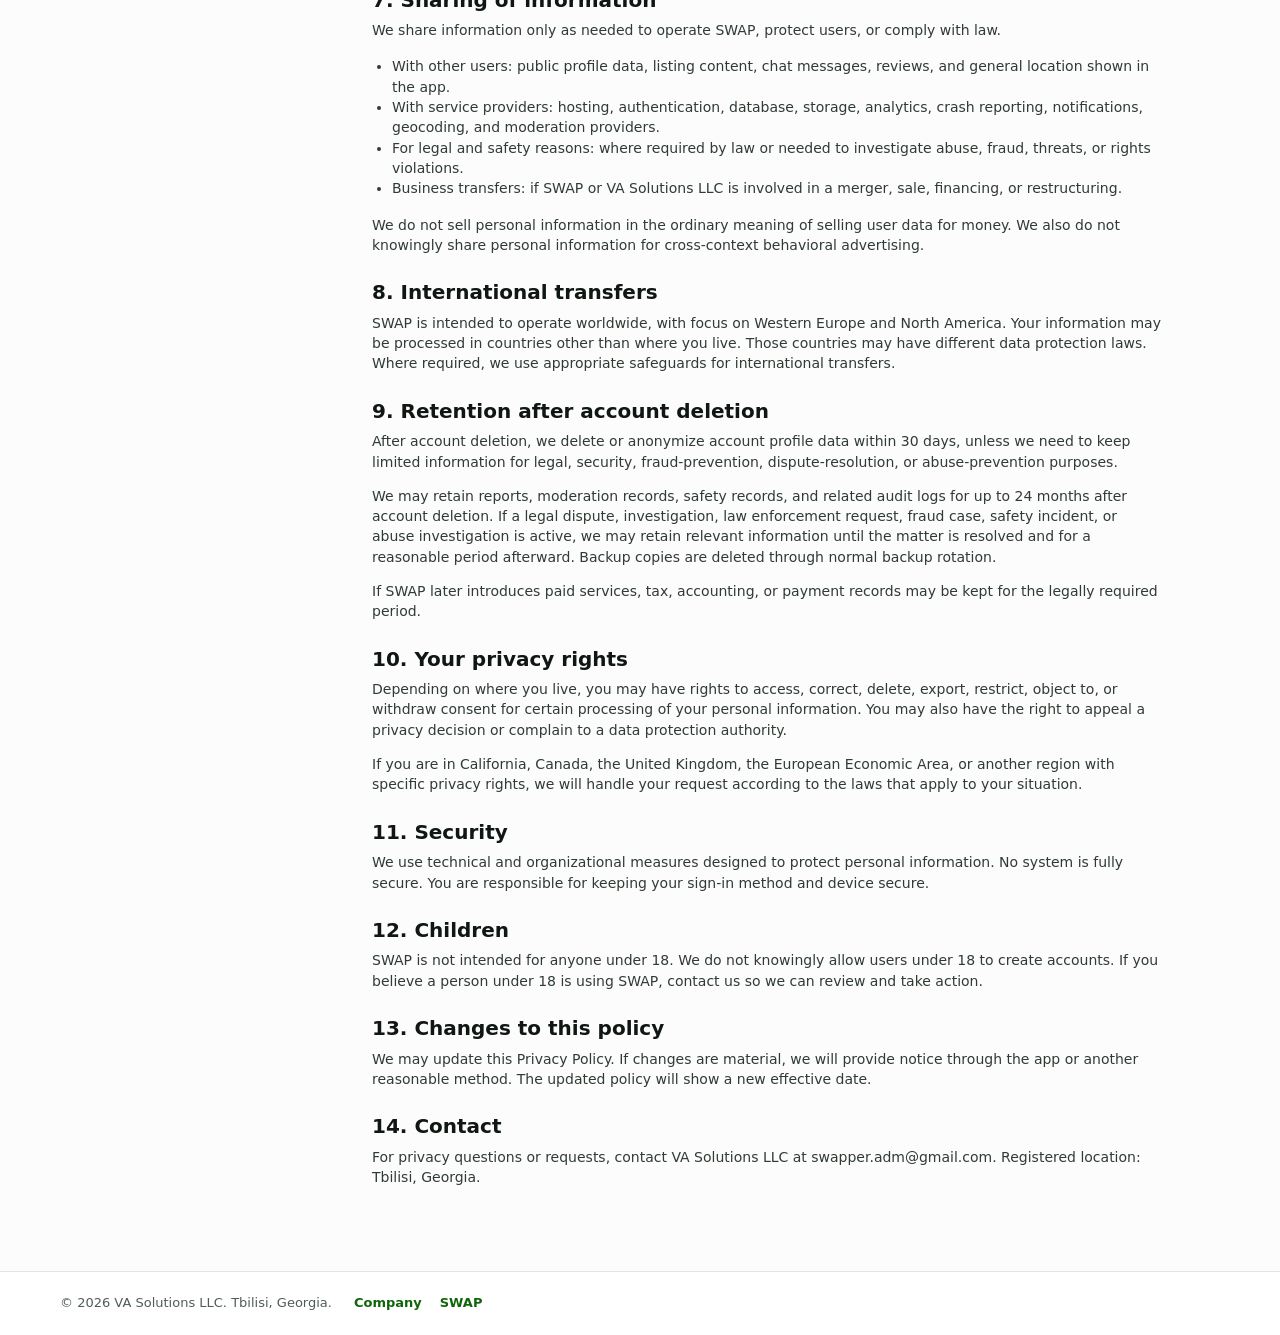
==== commit 8f11c1ed: "Align site design with VA and SWAP mockups" ====
--- a/privacy-policy.html
+++ b/privacy-policy.html
@@ -11,13 +11,14 @@
 <body>
   <header class="site-header">
     <div class="container nav">
-      <a class="logo" href="index.html"><img class="logo-mark" src="assets/logo.svg" alt=""><span>VA Solutions</span></a>
+      <a class="logo" href="index.html"><img class="logo-mark" src="assets/logo.svg" alt="VA"><span>VA Solutions</span></a>
       <nav class="nav-links" aria-label="Main navigation">
         <a href="index.html">Company</a>
         <a href="swap.html">SWAP</a>
         <a href="index.html#contact">Contact</a>
-        <a class="nav-contact" href="mailto:info@vasolutions.top">info@vasolutions.top</a>
+        <a class="nav-contact" href="mailto:info@vasolutions.top"><span class="mail-icon">✉</span>info@vasolutions.top</a>
       </nav>
+      <button class="mobile-menu" type="button" aria-label="Open navigation">☰</button>
     </div>
   </header>
 
--- a/styles.css
+++ b/styles.css
@@ -1,17 +1,16 @@
 :root {
-  --bg: #f6f8f7;
+  --bg: #fbfcfb;
   --surface: #ffffff;
-  --surface-soft: #eef5f0;
-  --text: #17211d;
-  --muted: #64716b;
+  --text: #101713;
+  --muted: #4f5e55;
+  --soft: #f3f7f4;
+  --line: #dfe7e1;
   --green: #18820f;
   --green-dark: #0f6509;
-  --green-soft: #dff2df;
-  --blue: #207ea6;
-  --line: #dce5df;
-  --shadow: 0 18px 45px rgba(25, 47, 36, 0.11);
+  --green-soft: #eaf7e9;
+  --shadow: 0 14px 42px rgba(18, 37, 28, 0.08);
+  --max: 1160px;
   --radius: 8px;
-  --max: 1160px;
 }
 
 * { box-sizing: border-box; }
@@ -21,211 +20,402 @@
   font-family: Inter, ui-sans-serif, system-ui, -apple-system, BlinkMacSystemFont, "Segoe UI", sans-serif;
   color: var(--text);
   background: var(--bg);
-  line-height: 1.55;
+  line-height: 1.45;
 }
 a { color: inherit; text-decoration: none; }
-.container { width: min(var(--max), calc(100% - 40px)); margin: 0 auto; }
+img { max-width: 100%; }
+.container { width: min(var(--max), calc(100% - 48px)); margin: 0 auto; }
+
 .site-header {
   position: sticky;
   top: 0;
-  z-index: 50;
-  background: rgba(246, 248, 247, 0.92);
-  backdrop-filter: blur(16px);
-  border-bottom: 1px solid rgba(220, 229, 223, 0.78);
-}
-.nav { min-height: 76px; display: flex; align-items: center; justify-content: space-between; gap: 24px; }
-.logo { display: inline-flex; align-items: center; gap: 10px; font-weight: 800; }
+  z-index: 20;
+  background: rgba(255, 255, 255, 0.92);
+  border-bottom: 1px solid var(--line);
+  backdrop-filter: blur(14px);
+}
+.nav {
+  min-height: 76px;
+  display: flex;
+  align-items: center;
+  justify-content: space-between;
+  gap: 28px;
+}
+.logo {
+  display: inline-flex;
+  align-items: center;
+  gap: 10px;
+  font-weight: 760;
+  font-size: 18px;
+}
 .logo-mark {
   width: 38px;
-  height: 38px;
+  height: auto;
   display: block;
-  border-radius: 12px;
-  box-shadow: 0 10px 24px rgba(24, 130, 15, 0.22);
-}
-.nav-links { display: flex; align-items: center; gap: 24px; font-size: 14px; color: var(--muted); }
+  box-shadow: none;
+}
+.nav-links {
+  display: flex;
+  align-items: center;
+  gap: 36px;
+  font-size: 13px;
+}
 .nav-links a:hover, .nav-contact { color: var(--green-dark); }
-.nav-contact { font-weight: 700; }
-.btn-row { display: flex; flex-wrap: wrap; gap: 12px; align-items: center; }
+.nav-contact {
+  display: inline-flex;
+  align-items: center;
+  gap: 8px;
+  color: var(--muted);
+}
+.mail-icon { font-size: 13px; color: var(--text); }
+.mobile-menu {
+  display: none;
+  border: 0;
+  background: transparent;
+  font-size: 25px;
+  line-height: 1;
+}
+
+.hero { padding: 36px 0 34px; }
+.hero-grid {
+  display: grid;
+  grid-template-columns: 0.8fr 1.12fr;
+  gap: 42px;
+  align-items: center;
+}
+.hero-copy { max-width: 470px; }
+h1, h2, h3, p { margin-top: 0; }
+h1 {
+  margin-bottom: 18px;
+  font-size: clamp(42px, 5.8vw, 64px);
+  line-height: 1.06;
+  letter-spacing: 0;
+}
+h2 { font-size: 18px; line-height: 1.18; margin-bottom: 10px; }
+h3 { font-size: 17px; line-height: 1.2; margin-bottom: 8px; }
+.lead {
+  color: var(--muted);
+  font-size: 17px;
+  max-width: 540px;
+  margin-bottom: 26px;
+}
+.btn-row {
+  display: flex;
+  flex-wrap: wrap;
+  gap: 12px;
+  align-items: center;
+}
 .btn {
+  min-height: 44px;
   display: inline-flex;
-  min-height: 44px;
   align-items: center;
   justify-content: center;
-  padding: 0 18px;
+  gap: 10px;
+  border: 1px solid var(--green);
+  border-radius: 4px;
+  padding: 0 28px;
+  font-size: 14px;
+  font-weight: 720;
+}
+.btn.primary {
+  color: #fff;
+  background: linear-gradient(180deg, #1a9410 0%, #126f0c 100%);
+  box-shadow: 0 8px 18px rgba(24, 130, 15, 0.16);
+}
+.btn.secondary {
+  color: var(--text);
+  background: #fff;
+}
+.hero-photo {
+  margin: 0;
+  overflow: hidden;
+  border-radius: 0;
+  box-shadow: var(--shadow);
+  background: #eef2ef;
+}
+.hero-photo img {
+  display: block;
+  width: 100%;
+  aspect-ratio: 365 / 240;
+  object-fit: cover;
+}
+
+.section { padding: 30px 0; }
+.compact-section { padding-top: 0; }
+.feature-grid {
+  display: grid;
+  grid-template-columns: repeat(4, 1fr);
+  gap: 14px;
+}
+.feature-card {
+  min-height: 150px;
+  padding: 24px 22px;
+  background: var(--surface);
+  border: 1px solid var(--line);
   border-radius: var(--radius);
-  border: 1px solid var(--green);
-  font-weight: 700;
+  box-shadow: 0 8px 26px rgba(18, 37, 28, 0.04);
+}
+.feature-icon {
+  min-height: 28px;
+  margin-bottom: 16px;
+  color: var(--green);
+  font-size: 25px;
+  line-height: 1;
+}
+.code-icon {
+  font-size: 19px;
+  font-weight: 760;
+  letter-spacing: 0;
+}
+.feature-card p {
+  margin: 0;
+  color: var(--muted);
   font-size: 14px;
 }
-.btn.primary { background: var(--green); color: #fff; }
-.btn.secondary { background: #fff; color: var(--green-dark); }
-.hero { padding: 78px 0 64px; }
-.hero-grid, .split { display: grid; grid-template-columns: 0.92fr 1.08fr; gap: 44px; align-items: center; }
-.split { grid-template-columns: 0.9fr 1.1fr; gap: 36px; }
-.eyebrow {
-  color: var(--green-dark);
-  font-size: 13px;
-  font-weight: 800;
-  text-transform: uppercase;
-  letter-spacing: 0.08em;
-  margin: 0 0 14px;
-}
-h1, h2, h3 { line-height: 1.12; margin: 0; letter-spacing: 0; }
-h1 { font-size: clamp(40px, 7vw, 72px); max-width: 780px; }
-h2 { font-size: clamp(30px, 4vw, 46px); }
-h3 { font-size: 20px; }
-.lead { margin: 22px 0 28px; color: var(--muted); font-size: 18px; max-width: 640px; }
-.hero-meta { margin-top: 26px; display: grid; grid-template-columns: repeat(3, 1fr); gap: 12px; }
-.meta-card, .card, .office-visual, .product-visual, .legal-card, .phone, .toc, .cta-band {
+
+.contact-section { padding: 54px 0 68px; }
+.contact-card {
+  max-width: 720px;
+  padding: 34px;
+  text-align: center;
   background: var(--surface);
   border: 1px solid var(--line);
   border-radius: var(--radius);
   box-shadow: var(--shadow);
 }
-.meta-card { padding: 14px; box-shadow: 0 10px 28px rgba(25, 47, 36, 0.06); }
-.meta-card strong { display: block; font-size: 19px; }
-.meta-card span { color: var(--muted); font-size: 13px; }
-.office-visual, .product-visual {
-  overflow: hidden;
+.contact-card p:not(.eyebrow) {
+  color: var(--muted);
+  margin-left: auto;
+  margin-right: auto;
+  max-width: 560px;
+}
+
+.swap-hero { padding: 42px 0 20px; }
+.swap-grid {
+  display: grid;
+  grid-template-columns: 0.9fr 1fr;
+  gap: 42px;
+  align-items: center;
+}
+.swap-copy h1 {
+  font-size: clamp(34px, 4.5vw, 44px);
+  margin-bottom: 8px;
+}
+.swap-feature-list {
+  display: grid;
+  gap: 18px;
+  margin-top: 30px;
+  max-width: 470px;
+}
+.swap-feature-list article {
+  display: grid;
+  grid-template-columns: 42px 1fr;
+  gap: 14px;
+}
+.swap-feature-list article > span {
+  width: 32px;
+  height: 32px;
+  display: grid;
+  place-items: center;
+  color: var(--green);
+  border: 1px solid #b9dbb7;
+  border-radius: 8px;
+  font-weight: 800;
+}
+.swap-feature-list h2 {
+  color: var(--green-dark);
+  font-size: 15px;
+  margin: 0 0 3px;
+}
+.swap-feature-list p {
+  margin: 0;
+  color: var(--muted);
+  font-size: 13px;
+}
+.swap-device-stack {
+  margin: 0;
+  display: flex;
+  justify-content: flex-end;
+}
+.swap-device-stack img {
+  display: block;
+  width: min(100%, 580px);
+  filter: drop-shadow(0 18px 28px rgba(18, 37, 28, 0.12));
+}
+.legal-strip { padding-top: 18px; }
+.legal-links-row {
+  display: flex;
+  gap: 14px;
+  align-items: center;
+  color: var(--muted);
+  border-top: 1px solid var(--line);
+  padding-top: 22px;
+  font-size: 14px;
+}
+.legal-links-row a {
+  color: var(--green-dark);
+  font-weight: 650;
+}
+
+.eyebrow {
+  margin-bottom: 10px;
+  color: var(--green-dark);
+  font-size: 12px;
+  font-weight: 800;
+  text-transform: uppercase;
+  letter-spacing: 0.04em;
+}
+.page-hero { padding: 28px 0 18px; }
+.page-hero h1 {
+  font-size: clamp(34px, 4vw, 42px);
+  margin-bottom: 10px;
+}
+.breadcrumb {
+  margin-bottom: 18px;
+  color: var(--muted);
+  font-size: 13px;
+}
+.breadcrumb a { color: var(--green-dark); }
+.legal-layout {
+  display: grid;
+  grid-template-columns: 270px 1fr;
+  gap: 42px;
+  align-items: start;
+  padding-bottom: 70px;
+}
+.toc {
+  position: sticky;
+  top: 98px;
   background: transparent;
   border: 0;
-}
-.office-visual img, .product-visual img {
+  box-shadow: none;
+  padding: 0;
+}
+.toc strong {
   display: block;
+  margin-bottom: 14px;
+  color: var(--text);
+  font-size: 12px;
+  font-weight: 800;
+  text-transform: uppercase;
+}
+.toc a {
+  display: block;
+  padding: 10px 12px;
+  border: 1px solid transparent;
+  border-radius: 5px;
+  color: var(--text);
+  font-size: 13px;
+}
+.toc a:hover,
+.toc a:first-of-type {
+  border-color: #a8cfa4;
+  background: #f6fbf6;
+  color: var(--green-dark);
+}
+.legal-card {
+  background: transparent;
+  border: 0;
+  box-shadow: none;
+  padding: 0;
+  max-width: 790px;
+}
+.legal-card h2 {
+  margin: 26px 0 8px;
+  font-size: 20px;
+}
+.legal-card p, .legal-card li {
+  color: #303b34;
+  font-size: 14px;
+}
+.legal-card ul { padding-left: 20px; }
+.info-table {
   width: 100%;
-  height: auto;
-}
-.office-visual { position: relative; }
-.office-visual {
-  min-height: 0;
-}
-.office-sky {
-  height: 116px;
-  background: linear-gradient(180deg, #e9f7ff 0%, #f6fbff 100%);
+  border-collapse: collapse;
+  margin: 0 0 26px;
+  background: #fff;
+  border: 1px solid var(--line);
+}
+.info-table th,
+.info-table td {
+  padding: 10px 12px;
   border-bottom: 1px solid var(--line);
-  position: relative;
-}
-.office-sky::before {
-  content: "";
-  position: absolute;
-  inset: 22px 28px auto auto;
-  width: 118px;
-  height: 54px;
-  border-radius: 999px;
-  background: rgba(255, 255, 255, 0.9);
-  box-shadow: -70px 14px 0 4px rgba(255, 255, 255, 0.86);
-}
-.office-floor { position: absolute; left: 0; right: 0; bottom: 0; height: 128px; background: #eef2ef; border-top: 1px solid var(--line); }
-.desk { position: absolute; left: 42px; right: 42px; bottom: 108px; height: 22px; border-radius: 8px; background: #c9d6cd; box-shadow: 0 14px 0 #9fb2a7; }
-.dev-person { position: absolute; bottom: 132px; width: 86px; height: 128px; }
-.dev-person.one { left: 70px; }
-.dev-person.two { left: 238px; transform: scale(1.04); }
-.dev-person.three { right: 70px; }
-.head { width: 38px; height: 38px; border-radius: 50%; background: #d8aa87; margin: 0 auto 6px; }
-.body { height: 68px; border-radius: 18px 18px 7px 7px; background: #285f8e; }
-.dev-person.two .body { background: #18820f; }
-.dev-person.three .body { background: #253b35; }
-.arm { position: absolute; width: 42px; height: 9px; background: #d8aa87; top: 74px; border-radius: 9px; }
-.arm.left { left: -9px; transform: rotate(24deg); }
-.arm.right { right: -9px; transform: rotate(-24deg); }
-.monitor {
-  position: absolute;
-  bottom: 158px;
-  width: 108px;
-  height: 72px;
-  border-radius: 8px;
-  background: #17211d;
-  border: 6px solid #e9efeb;
-  box-shadow: 0 8px 18px rgba(23, 33, 29, 0.18);
-}
-.monitor.a { left: 130px; }
-.monitor.b { left: 330px; }
-.monitor.c { right: 132px; }
-.code-line { height: 4px; margin: 8px 10px; border-radius: 4px; background: #64d67b; }
-.code-line.short { width: 45%; background: #67c7ef; }
-.code-line.mid { width: 70%; }
-.code-line.long { width: 82%; }
-.wall-card { position: absolute; top: 136px; right: 34px; width: 155px; border: 1px solid var(--line); border-radius: 8px; padding: 12px; background: rgba(255,255,255,0.86); }
-.wall-card span { display: block; height: 6px; background: var(--green-soft); border-radius: 6px; margin: 8px 0; }
-.wall-card span:nth-child(2) { width: 65%; background: #d8edf5; }
-.wall-card span:nth-child(3) { width: 82%; }
-.section { padding: 70px 0; }
-.section-header { max-width: 720px; margin-bottom: 28px; }
-.section-header p, .card p { color: var(--muted); }
-.card-grid { display: grid; grid-template-columns: repeat(4, 1fr); gap: 16px; }
-.card { padding: 22px; box-shadow: 0 14px 34px rgba(25, 47, 36, 0.06); }
-.icon { width: 38px; height: 38px; border-radius: 8px; background: var(--green-soft); display: grid; place-items: center; color: var(--green-dark); font-weight: 900; margin-bottom: 14px; }
-.product-visual { padding: 0; display: block; background: transparent; }
-.phone { width: 100%; aspect-ratio: 9 / 18; border-radius: 22px; padding: 10px; box-shadow: 0 18px 38px rgba(24, 130, 15, 0.12); }
-.phone-screen { height: 100%; border-radius: 16px; background: #fff; overflow: hidden; border: 1px solid #edf1ee; padding: 12px; }
-.phone-top { display: flex; align-items: center; justify-content: space-between; margin-bottom: 12px; }
-.dot { width: 8px; height: 8px; border-radius: 50%; background: #e52b35; }
-.search-mini { width: 42px; height: 8px; border-radius: 999px; background: #dce5df; }
-.toggle { display: flex; gap: 5px; margin-bottom: 12px; }
-.toggle span { flex: 1; height: 18px; border-radius: 999px; border: 1px solid var(--green); font-size: 8px; display: grid; place-items: center; color: var(--green); }
-.toggle span.active { background: var(--green); color: #fff; }
-.listing-grid { display: grid; grid-template-columns: 1fr 1fr; gap: 8px; }
-.item-card { min-height: 84px; border-radius: 8px; background: #f5f6f5; overflow: hidden; }
-.item-img { height: 54px; background: linear-gradient(135deg, #efe3db, #cfe5d0); }
-.item-card:nth-child(2) .item-img { background: linear-gradient(135deg, #e8edf3, #f4d6ca); }
-.item-lines { padding: 5px; }
-.item-lines span { display: block; height: 4px; border-radius: 4px; background: #c9d6cd; margin-bottom: 4px; }
-.item-lines span:nth-child(2) { width: 70%; }
-.profile-circle { width: 76px; height: 76px; border-radius: 50%; margin: 12px auto; background: linear-gradient(135deg, #d6d6d6, #f0c4bd); }
-.green-bar { height: 12px; border-radius: 999px; background: var(--green); margin: 9px 0; }
-.review-bars span { display: block; height: 5px; border-radius: 5px; background: #f2b33d; margin: 5px 0; }
-.review-bars span:nth-child(2n) { background: var(--green); width: 70%; }
-.chat-bubble { padding: 8px; margin: 8px 0; border-radius: 12px; background: #f0f3f1; font-size: 8px; }
-.chat-bubble.mine { margin-left: 22px; background: #e0f2df; }
-.cta-band { margin: 50px 0 0; padding: 28px; display: flex; justify-content: space-between; gap: 20px; align-items: center; }
-.contact-band {
-  max-width: 780px;
-  justify-content: center;
-  flex-direction: column;
-  text-align: center;
-}
-.contact-band .lead {
-  margin-left: auto;
-  margin-right: auto;
-}
-.page-hero { padding: 64px 0 36px; }
-.breadcrumb { color: var(--muted); font-size: 14px; margin-bottom: 18px; }
-.breadcrumb a { color: var(--green-dark); font-weight: 700; }
-.legal-layout { display: grid; grid-template-columns: 260px 1fr; gap: 26px; align-items: start; padding-bottom: 80px; }
-.toc { position: sticky; top: 98px; padding: 18px; box-shadow: 0 14px 34px rgba(25, 47, 36, 0.06); }
-.toc strong { display: block; margin-bottom: 10px; }
-.toc a { display: block; color: var(--muted); font-size: 14px; padding: 7px 0; }
-.legal-card { padding: 34px; }
-.legal-card h2 { font-size: 26px; margin-top: 34px; }
-.legal-card h2:first-child { margin-top: 0; }
-.legal-card p, .legal-card li { color: #3f4b45; }
-.legal-card ul { padding-left: 22px; }
-.info-table { width: 100%; border-collapse: collapse; margin: 24px 0; background: #fff; }
-.info-table th, .info-table td { border: 1px solid var(--line); padding: 12px; text-align: left; vertical-align: top; }
-.info-table th { background: var(--surface-soft); }
-.site-footer { border-top: 1px solid var(--line); padding: 28px 0; color: var(--muted); background: #fff; }
-.footer-row { display: flex; justify-content: space-between; gap: 20px; align-items: center; }
-.footer-links { display: flex; gap: 18px; }
-.footer-links a { color: var(--green-dark); font-weight: 700; }
-@media (max-width: 900px) {
-  .nav { height: auto; padding: 16px 0; align-items: flex-start; }
-  .nav, .footer-row, .cta-band { flex-direction: column; }
-  .nav-links { flex-wrap: wrap; gap: 14px; }
-  .hero-grid, .split, .legal-layout { grid-template-columns: 1fr; }
-  .hero { padding-top: 48px; }
-  .hero-meta, .card-grid, .product-visual { grid-template-columns: 1fr; }
-  .office-visual { min-height: 360px; }
-  .dev-person.three, .monitor.c, .wall-card { display: none; }
+  text-align: left;
+  vertical-align: top;
+  font-size: 14px;
+}
+.info-table th {
+  width: 190px;
+  color: var(--green-dark);
+  background: #f7fbf7;
+}
+
+.site-footer {
+  border-top: 1px solid var(--line);
+  background: #fff;
+  padding: 22px 0;
+  color: var(--muted);
+  font-size: 13px;
+}
+.footer-row {
+  display: flex;
+  align-items: center;
+  gap: 22px;
+}
+.footer-row a,
+.footer-links a {
+  color: var(--green-dark);
+  font-weight: 650;
+}
+.footer-links {
+  display: flex;
+  gap: 18px;
+}
+
+@media (max-width: 920px) {
+  .container { width: min(100% - 36px, var(--max)); }
+  .nav { min-height: 68px; }
+  .nav-links { display: none; }
+  .mobile-menu { display: block; }
+  .logo { font-size: 16px; }
+  .logo-mark { width: 34px; }
+  .hero { padding-top: 28px; }
+  .hero-grid,
+  .swap-grid,
+  .legal-layout {
+    grid-template-columns: 1fr;
+  }
+  .home-hero .hero-grid {
+    display: flex;
+    flex-direction: column;
+  }
+  .home-hero .hero-copy { order: 1; }
+  .home-hero .hero-photo { order: 2; }
+  h1 { font-size: 32px; }
+  .lead { font-size: 14px; }
+  .btn { width: 100%; }
+  .feature-grid { grid-template-columns: 1fr; }
+  .feature-card { min-height: auto; }
+  .swap-device-stack { justify-content: center; }
+  .swap-device-stack img { width: min(100%, 430px); }
+  .legal-links-row { flex-wrap: wrap; }
   .toc { position: static; }
-  .legal-card { padding: 22px; }
-}
-@media (max-width: 540px) {
+  .footer-row { flex-direction: column; align-items: flex-start; gap: 8px; }
+  .footer-divider { display: none; }
+}
+
+@media (max-width: 560px) {
   .container { width: min(100% - 28px, var(--max)); }
-  h1 { font-size: 40px; }
-  .lead { font-size: 16px; }
-  .office-visual { min-height: 300px; }
-  .dev-person.one { left: 34px; }
-  .dev-person.two { left: 180px; }
-  .monitor.a { left: 80px; }
-  .monitor.b { left: 250px; }
-}
+  .site-header { position: static; }
+  .hero-copy { max-width: none; }
+  .home-hero h1 { font-size: 30px; }
+  .swap-copy h1 { font-size: 30px; }
+  .hero-photo {
+    border-radius: 4px;
+    box-shadow: 0 10px 28px rgba(18, 37, 28, 0.08);
+  }
+  .hero-photo img { aspect-ratio: 365 / 150; }
+  .swap-feature-list article { grid-template-columns: 36px 1fr; }
+  .contact-card { padding: 26px 18px; }
+  .page-hero { padding-top: 24px; }
+}
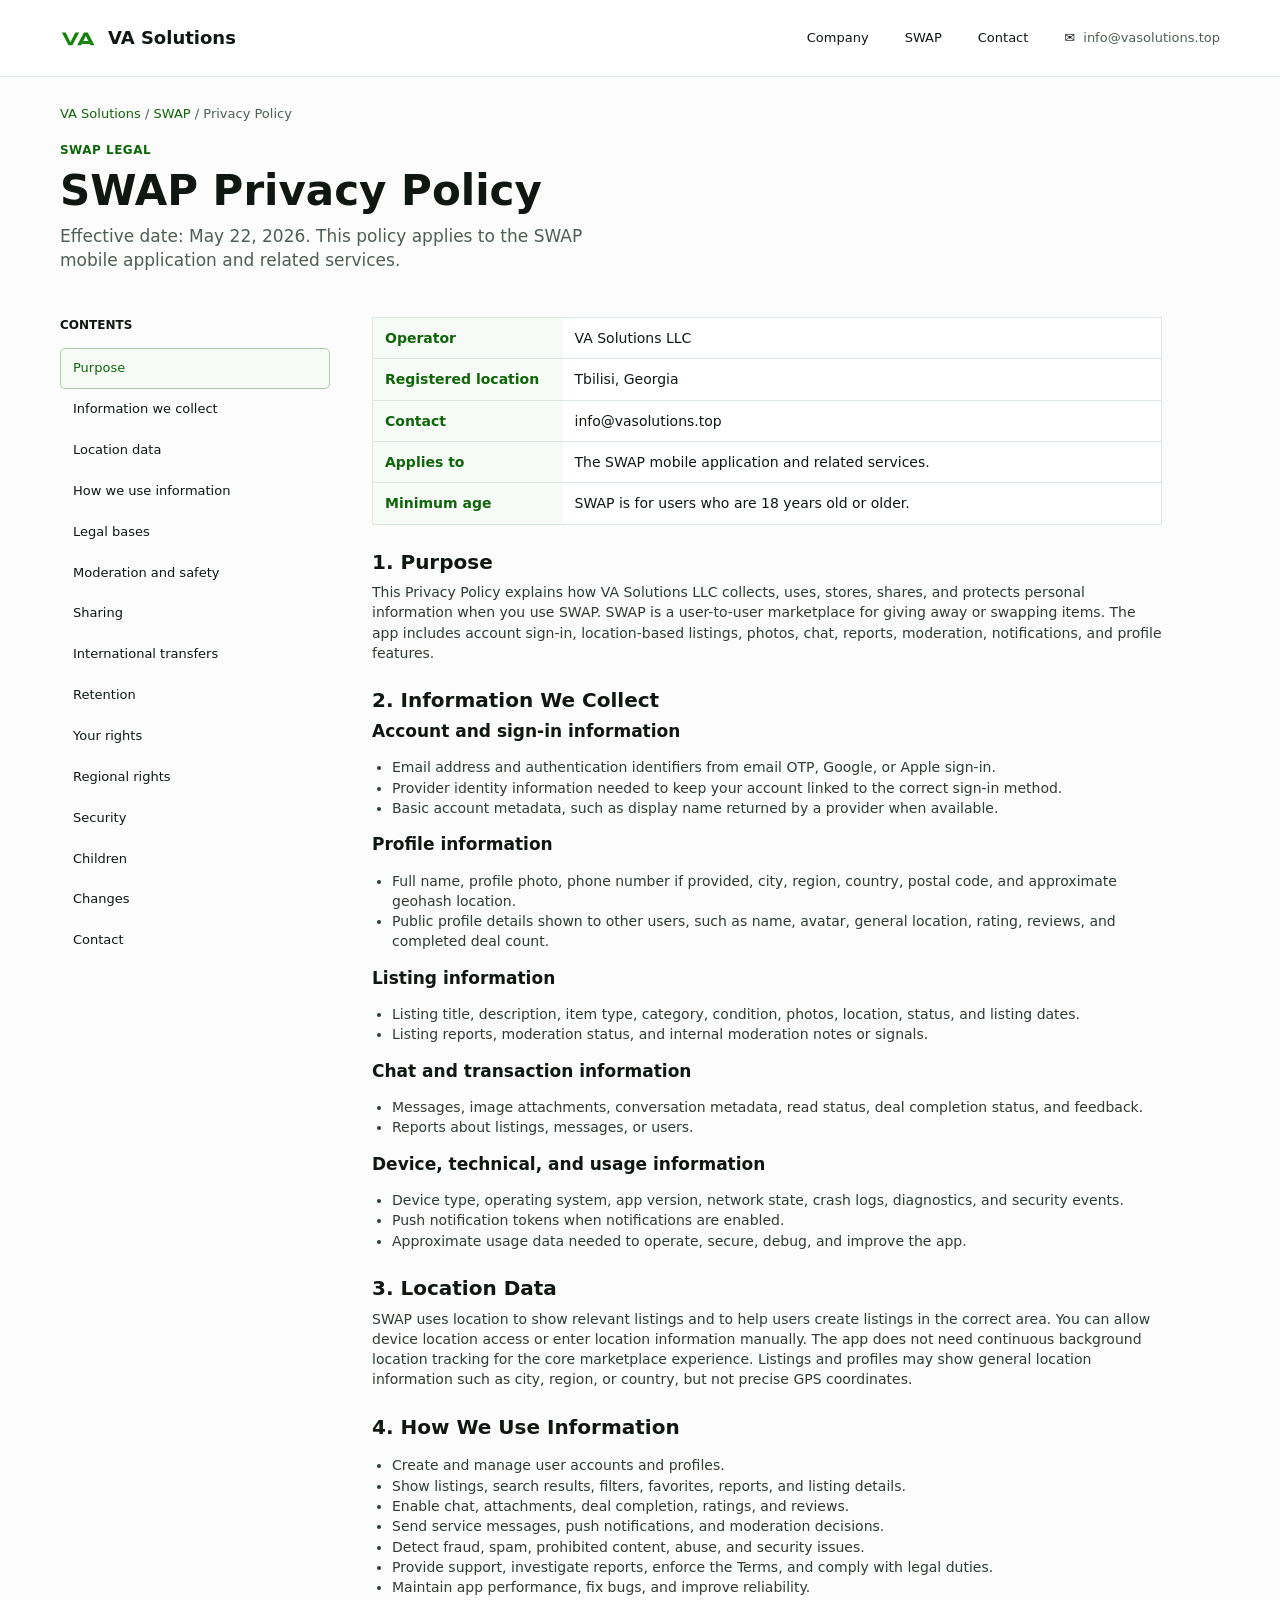
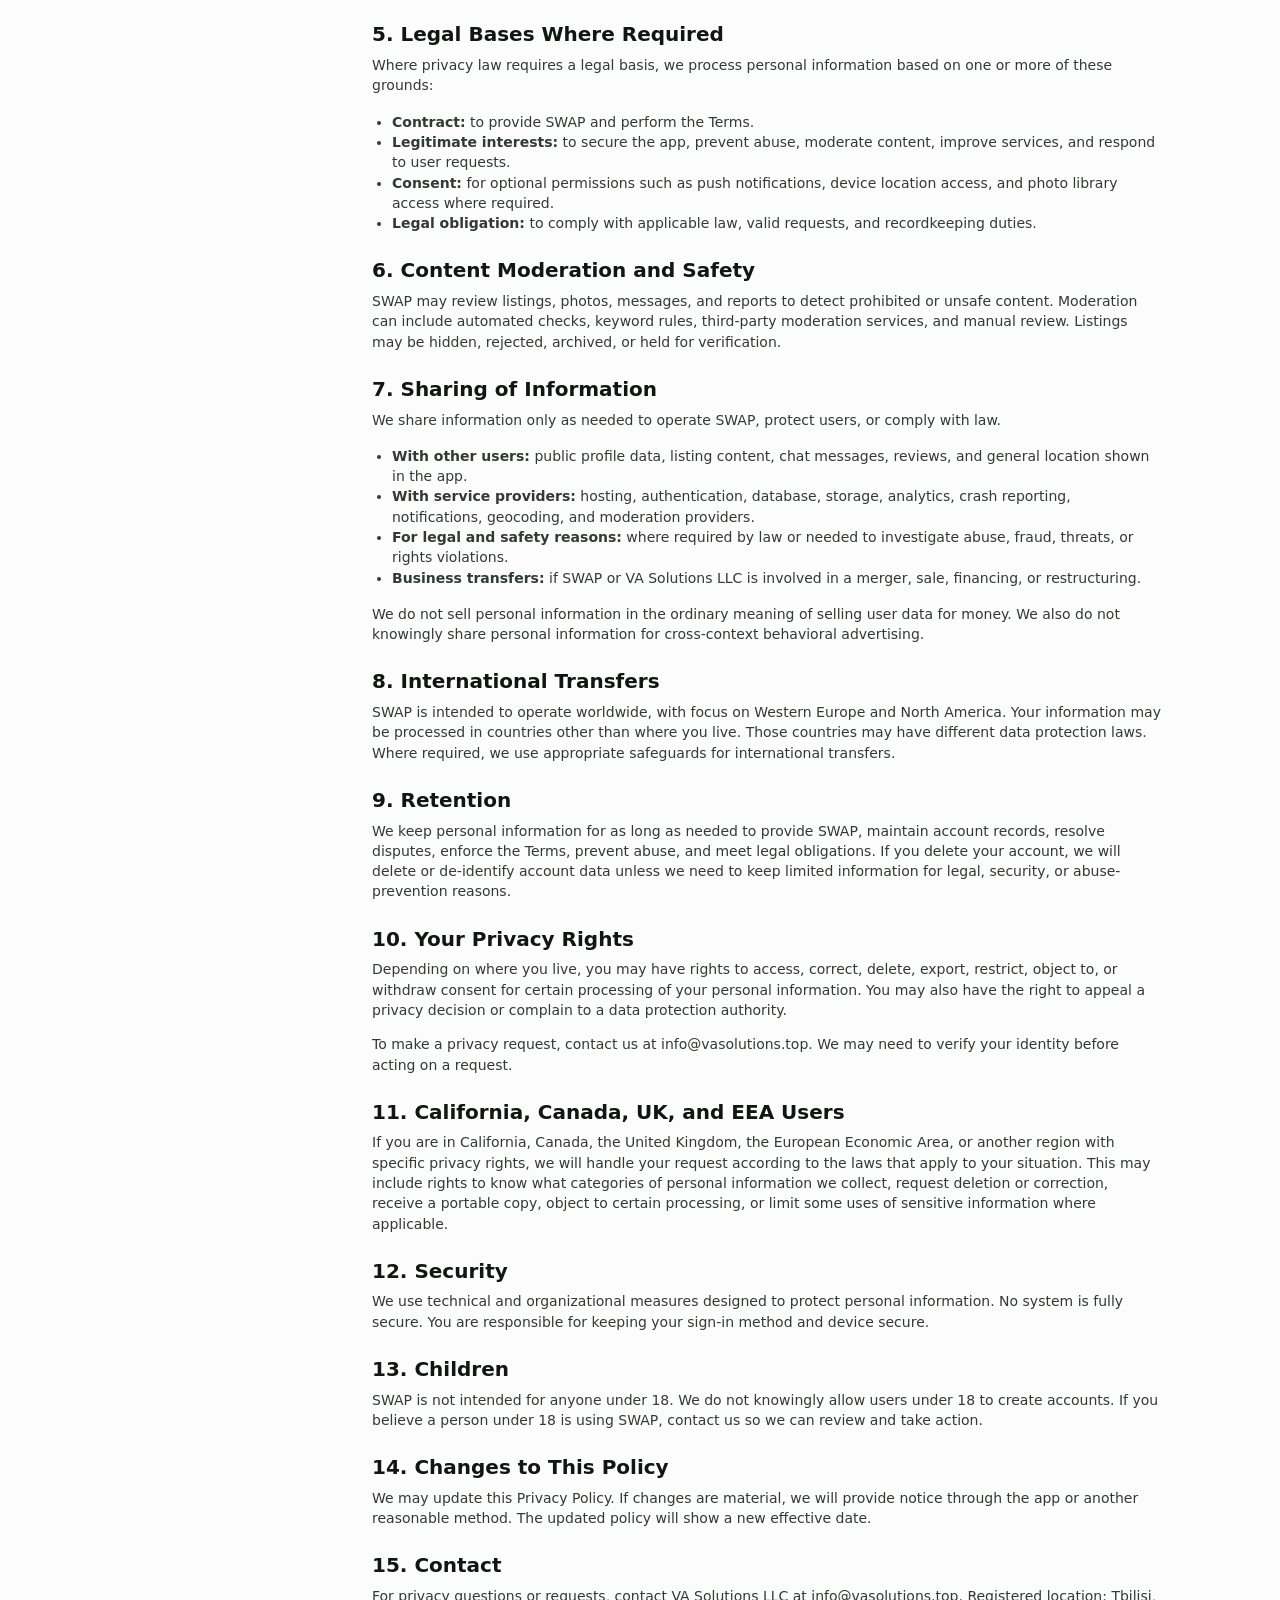
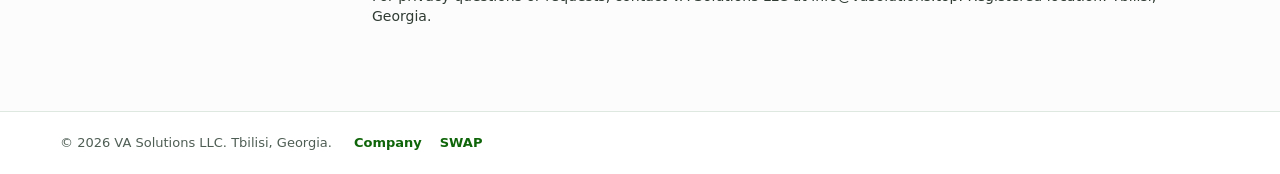
==== commit 2ea5efce: "Update SWAP legal pages from latest requirements" ====
--- a/privacy-policy.html
+++ b/privacy-policy.html
@@ -40,9 +40,15 @@
         <a href="#location">Location data</a>
         <a href="#use">How we use information</a>
         <a href="#legal-bases">Legal bases</a>
+        <a href="#moderation">Moderation and safety</a>
         <a href="#sharing">Sharing</a>
+        <a href="#transfers">International transfers</a>
         <a href="#retention">Retention</a>
         <a href="#rights">Your rights</a>
+        <a href="#regions">Regional rights</a>
+        <a href="#security">Security</a>
+        <a href="#children">Children</a>
+        <a href="#changes">Changes</a>
         <a href="#contact">Contact</a>
       </aside>
 
@@ -50,24 +56,51 @@
         <table class="info-table">
           <tr><th>Operator</th><td>VA Solutions LLC</td></tr>
           <tr><th>Registered location</th><td>Tbilisi, Georgia</td></tr>
-          <tr><th>Privacy contact</th><td><a href="mailto:swapper.adm@gmail.com">swapper.adm@gmail.com</a></td></tr>
+          <tr><th>Contact</th><td><a href="mailto:info@vasolutions.top">info@vasolutions.top</a></td></tr>
+          <tr><th>Applies to</th><td>The SWAP mobile application and related services.</td></tr>
           <tr><th>Minimum age</th><td>SWAP is for users who are 18 years old or older.</td></tr>
         </table>
 
         <h2 id="purpose">1. Purpose</h2>
         <p>This Privacy Policy explains how VA Solutions LLC collects, uses, stores, shares, and protects personal information when you use SWAP. SWAP is a user-to-user marketplace for giving away or swapping items. The app includes account sign-in, location-based listings, photos, chat, reports, moderation, notifications, and profile features.</p>
 
-        <h2 id="collect">2. Information we collect</h2>
-        <p><strong>Account and sign-in information.</strong> We collect email address and authentication identifiers from email OTP, Google, or Apple sign-in. We also process provider identity information needed to keep your account linked to the correct sign-in method.</p>
-        <p><strong>Profile information.</strong> We collect full name, profile photo, phone number if provided, city, region, country, postal code, and approximate geohash location. Public profile details may include name, avatar, general location, rating, reviews, and completed deal count.</p>
-        <p><strong>Listing information.</strong> We collect listing title, description, item type, category, condition, photos, location, status, listing dates, listing reports, moderation status, and internal moderation signals.</p>
-        <p><strong>Chat and transaction information.</strong> We process messages, image attachments, conversation metadata, read status, deal completion status, feedback, and reports about listings, messages, or users.</p>
-        <p><strong>Device, technical, and usage information.</strong> We process device type, operating system, app version, network state, crash logs, diagnostics, security events, and push notification tokens when notifications are enabled.</p>
+        <h2 id="collect">2. Information We Collect</h2>
+        <h3>Account and sign-in information</h3>
+        <ul>
+          <li>Email address and authentication identifiers from email OTP, Google, or Apple sign-in.</li>
+          <li>Provider identity information needed to keep your account linked to the correct sign-in method.</li>
+          <li>Basic account metadata, such as display name returned by a provider when available.</li>
+        </ul>
 
-        <h2 id="location">3. Location data</h2>
+        <h3>Profile information</h3>
+        <ul>
+          <li>Full name, profile photo, phone number if provided, city, region, country, postal code, and approximate geohash location.</li>
+          <li>Public profile details shown to other users, such as name, avatar, general location, rating, reviews, and completed deal count.</li>
+        </ul>
+
+        <h3>Listing information</h3>
+        <ul>
+          <li>Listing title, description, item type, category, condition, photos, location, status, and listing dates.</li>
+          <li>Listing reports, moderation status, and internal moderation notes or signals.</li>
+        </ul>
+
+        <h3>Chat and transaction information</h3>
+        <ul>
+          <li>Messages, image attachments, conversation metadata, read status, deal completion status, and feedback.</li>
+          <li>Reports about listings, messages, or users.</li>
+        </ul>
+
+        <h3>Device, technical, and usage information</h3>
+        <ul>
+          <li>Device type, operating system, app version, network state, crash logs, diagnostics, and security events.</li>
+          <li>Push notification tokens when notifications are enabled.</li>
+          <li>Approximate usage data needed to operate, secure, debug, and improve the app.</li>
+        </ul>
+
+        <h2 id="location">3. Location Data</h2>
         <p>SWAP uses location to show relevant listings and to help users create listings in the correct area. You can allow device location access or enter location information manually. The app does not need continuous background location tracking for the core marketplace experience. Listings and profiles may show general location information such as city, region, or country, but not precise GPS coordinates.</p>
 
-        <h2 id="use">4. How we use information</h2>
+        <h2 id="use">4. How We Use Information</h2>
         <ul>
           <li>Create and manage user accounts and profiles.</li>
           <li>Show listings, search results, filters, favorites, reports, and listing details.</li>
@@ -78,45 +111,52 @@
           <li>Maintain app performance, fix bugs, and improve reliability.</li>
         </ul>
 
-        <h2 id="legal-bases">5. Legal bases where required</h2>
-        <p>Where privacy law requires a legal basis, we process personal information based on contract, legitimate interests, consent, or legal obligation. Consent may apply to optional permissions such as push notifications, device location access, and photo library access where required.</p>
+        <h2 id="legal-bases">5. Legal Bases Where Required</h2>
+        <p>Where privacy law requires a legal basis, we process personal information based on one or more of these grounds:</p>
+        <ul>
+          <li><strong>Contract:</strong> to provide SWAP and perform the Terms.</li>
+          <li><strong>Legitimate interests:</strong> to secure the app, prevent abuse, moderate content, improve services, and respond to user requests.</li>
+          <li><strong>Consent:</strong> for optional permissions such as push notifications, device location access, and photo library access where required.</li>
+          <li><strong>Legal obligation:</strong> to comply with applicable law, valid requests, and recordkeeping duties.</li>
+        </ul>
 
-        <h2 id="moderation">6. Content moderation and safety</h2>
+        <h2 id="moderation">6. Content Moderation and Safety</h2>
         <p>SWAP may review listings, photos, messages, and reports to detect prohibited or unsafe content. Moderation can include automated checks, keyword rules, third-party moderation services, and manual review. Listings may be hidden, rejected, archived, or held for verification.</p>
 
-        <h2 id="sharing">7. Sharing of information</h2>
+        <h2 id="sharing">7. Sharing of Information</h2>
         <p>We share information only as needed to operate SWAP, protect users, or comply with law.</p>
         <ul>
-          <li>With other users: public profile data, listing content, chat messages, reviews, and general location shown in the app.</li>
-          <li>With service providers: hosting, authentication, database, storage, analytics, crash reporting, notifications, geocoding, and moderation providers.</li>
-          <li>For legal and safety reasons: where required by law or needed to investigate abuse, fraud, threats, or rights violations.</li>
-          <li>Business transfers: if SWAP or VA Solutions LLC is involved in a merger, sale, financing, or restructuring.</li>
+          <li><strong>With other users:</strong> public profile data, listing content, chat messages, reviews, and general location shown in the app.</li>
+          <li><strong>With service providers:</strong> hosting, authentication, database, storage, analytics, crash reporting, notifications, geocoding, and moderation providers.</li>
+          <li><strong>For legal and safety reasons:</strong> where required by law or needed to investigate abuse, fraud, threats, or rights violations.</li>
+          <li><strong>Business transfers:</strong> if SWAP or VA Solutions LLC is involved in a merger, sale, financing, or restructuring.</li>
         </ul>
         <p>We do not sell personal information in the ordinary meaning of selling user data for money. We also do not knowingly share personal information for cross-context behavioral advertising.</p>
 
-        <h2 id="transfers">8. International transfers</h2>
+        <h2 id="transfers">8. International Transfers</h2>
         <p>SWAP is intended to operate worldwide, with focus on Western Europe and North America. Your information may be processed in countries other than where you live. Those countries may have different data protection laws. Where required, we use appropriate safeguards for international transfers.</p>
 
-        <h2 id="retention">9. Retention after account deletion</h2>
-        <p>After account deletion, we delete or anonymize account profile data within 30 days, unless we need to keep limited information for legal, security, fraud-prevention, dispute-resolution, or abuse-prevention purposes.</p>
-        <p>We may retain reports, moderation records, safety records, and related audit logs for up to 24 months after account deletion. If a legal dispute, investigation, law enforcement request, fraud case, safety incident, or abuse investigation is active, we may retain relevant information until the matter is resolved and for a reasonable period afterward. Backup copies are deleted through normal backup rotation.</p>
-        <p>If SWAP later introduces paid services, tax, accounting, or payment records may be kept for the legally required period.</p>
+        <h2 id="retention">9. Retention</h2>
+        <p>We keep personal information for as long as needed to provide SWAP, maintain account records, resolve disputes, enforce the Terms, prevent abuse, and meet legal obligations. If you delete your account, we will delete or de-identify account data unless we need to keep limited information for legal, security, or abuse-prevention reasons.</p>
 
-        <h2 id="rights">10. Your privacy rights</h2>
+        <h2 id="rights">10. Your Privacy Rights</h2>
         <p>Depending on where you live, you may have rights to access, correct, delete, export, restrict, object to, or withdraw consent for certain processing of your personal information. You may also have the right to appeal a privacy decision or complain to a data protection authority.</p>
-        <p>If you are in California, Canada, the United Kingdom, the European Economic Area, or another region with specific privacy rights, we will handle your request according to the laws that apply to your situation.</p>
+        <p>To make a privacy request, contact us at <a href="mailto:info@vasolutions.top">info@vasolutions.top</a>. We may need to verify your identity before acting on a request.</p>
 
-        <h2 id="security">11. Security</h2>
+        <h2 id="regions">11. California, Canada, UK, and EEA Users</h2>
+        <p>If you are in California, Canada, the United Kingdom, the European Economic Area, or another region with specific privacy rights, we will handle your request according to the laws that apply to your situation. This may include rights to know what categories of personal information we collect, request deletion or correction, receive a portable copy, object to certain processing, or limit some uses of sensitive information where applicable.</p>
+
+        <h2 id="security">12. Security</h2>
         <p>We use technical and organizational measures designed to protect personal information. No system is fully secure. You are responsible for keeping your sign-in method and device secure.</p>
 
-        <h2 id="children">12. Children</h2>
+        <h2 id="children">13. Children</h2>
         <p>SWAP is not intended for anyone under 18. We do not knowingly allow users under 18 to create accounts. If you believe a person under 18 is using SWAP, contact us so we can review and take action.</p>
 
-        <h2 id="changes">13. Changes to this policy</h2>
+        <h2 id="changes">14. Changes to This Policy</h2>
         <p>We may update this Privacy Policy. If changes are material, we will provide notice through the app or another reasonable method. The updated policy will show a new effective date.</p>
 
-        <h2 id="contact">14. Contact</h2>
-        <p>For privacy questions or requests, contact VA Solutions LLC at <a href="mailto:swapper.adm@gmail.com">swapper.adm@gmail.com</a>. Registered location: Tbilisi, Georgia.</p>
+        <h2 id="contact">15. Contact</h2>
+        <p>For privacy questions or requests, contact VA Solutions LLC at <a href="mailto:info@vasolutions.top">info@vasolutions.top</a>. Registered location: Tbilisi, Georgia.</p>
       </article>
     </section>
   </main>
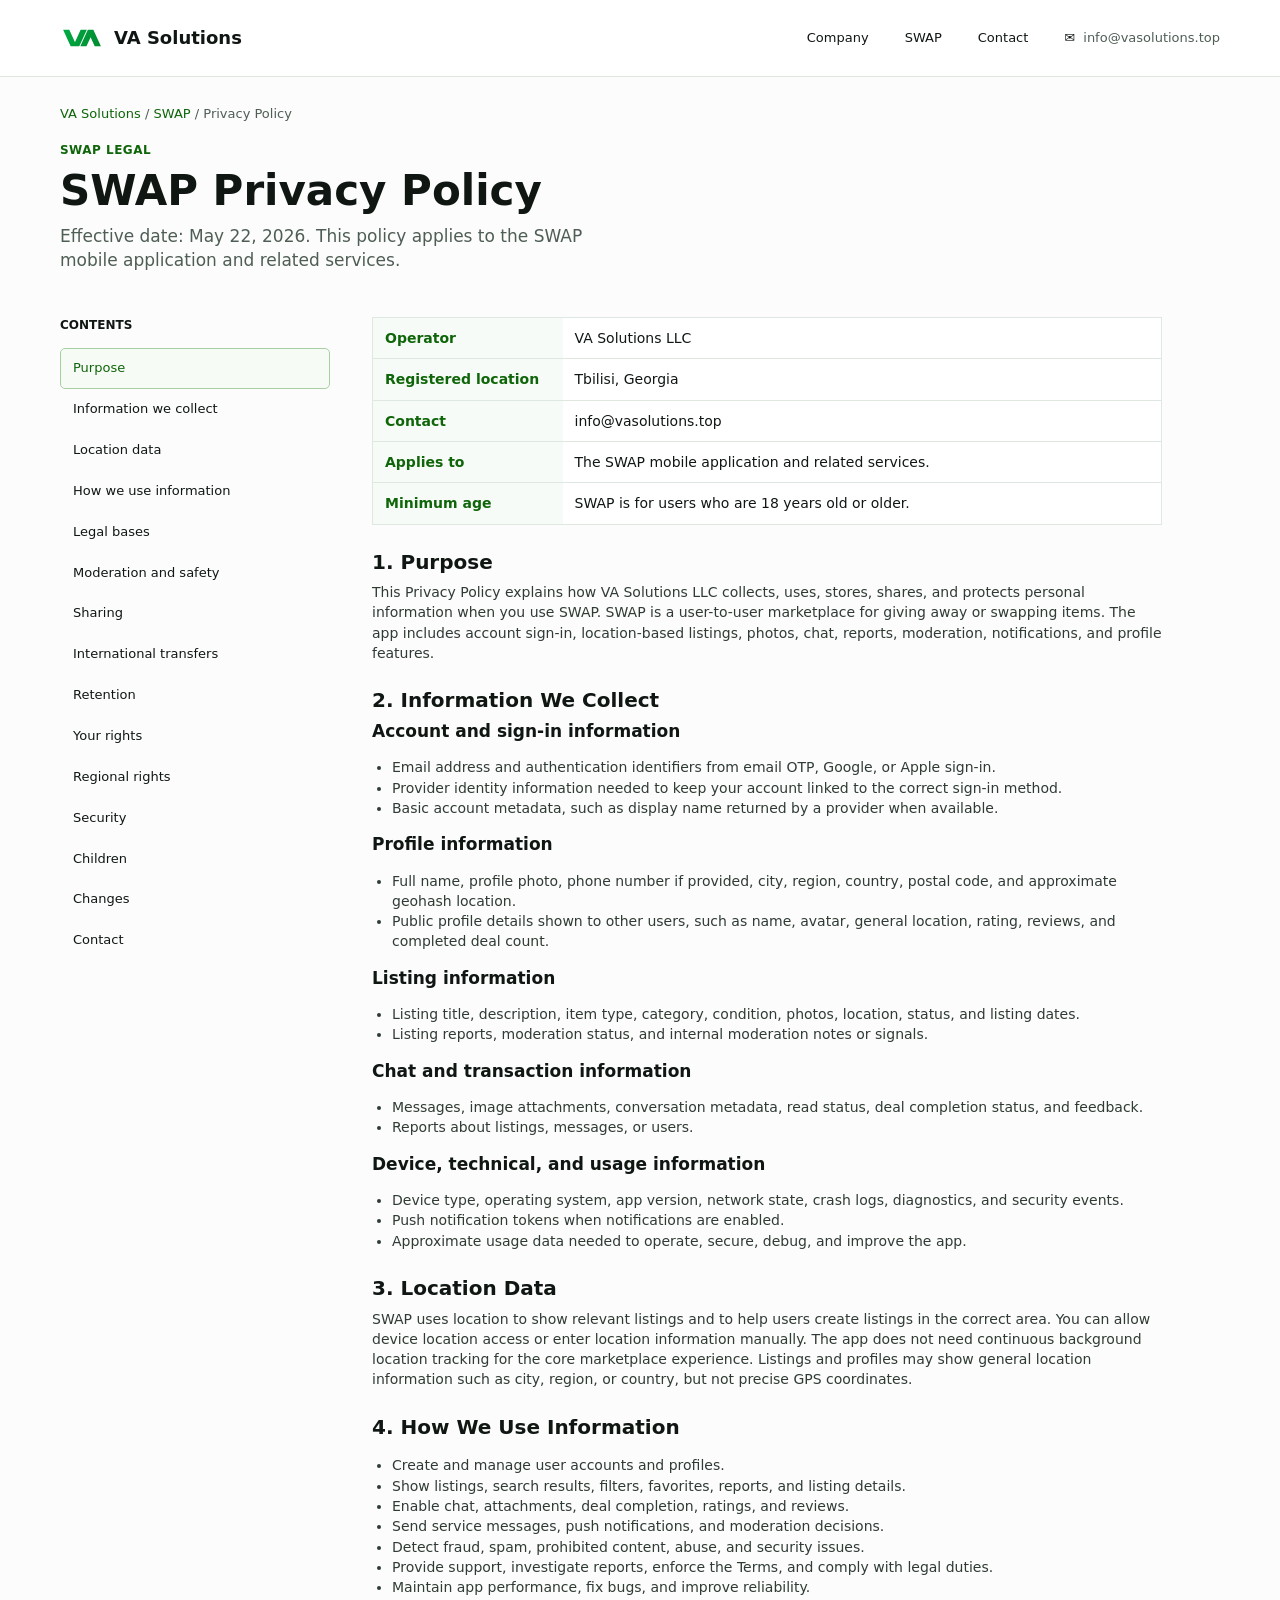
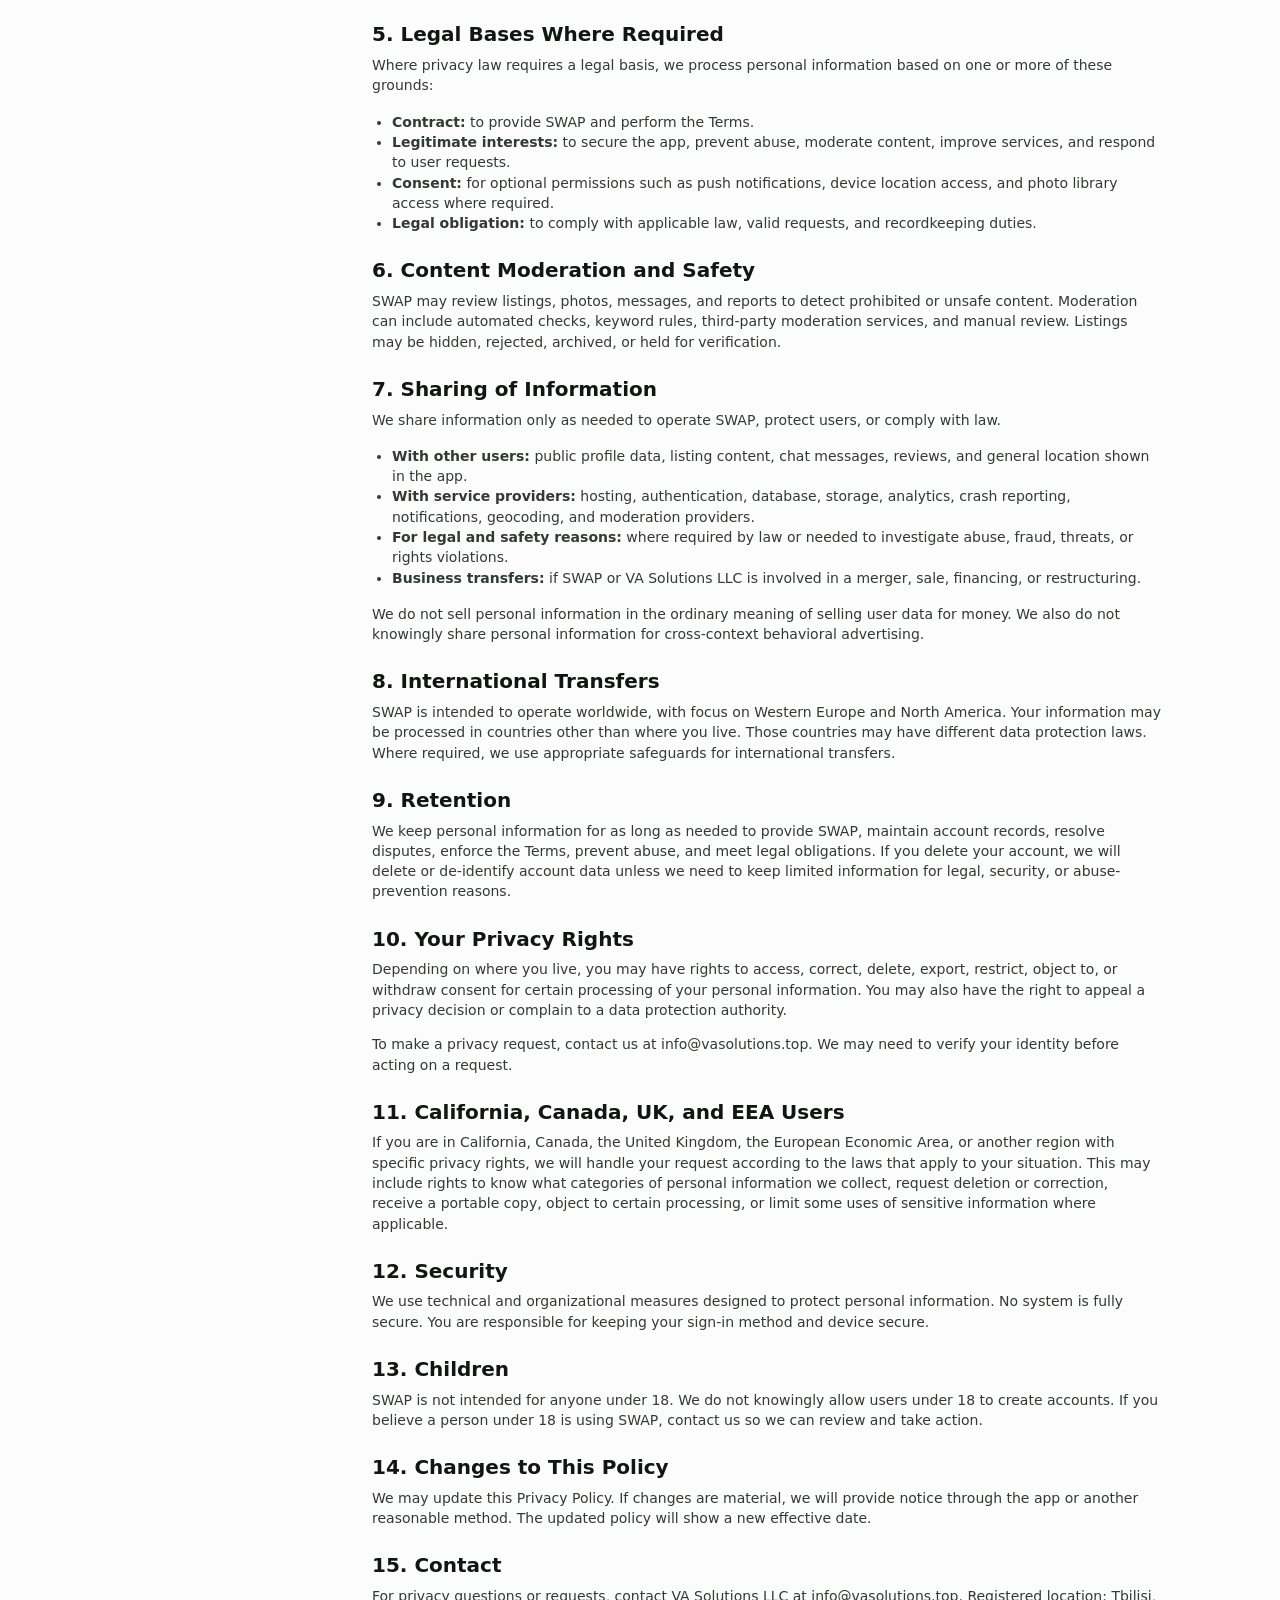
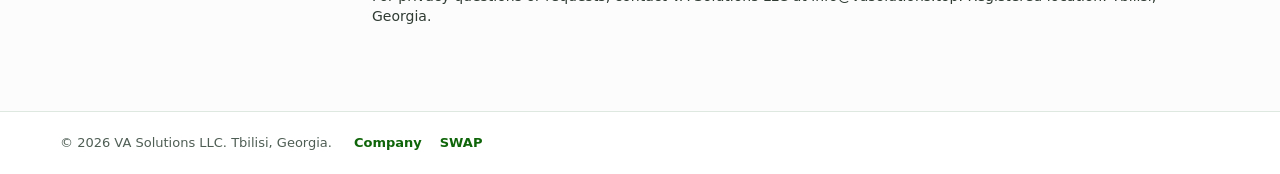
==== commit 5aabefd2: "Update VA logo and remove mobile menu button" ====
--- a/privacy-policy.html
+++ b/privacy-policy.html
@@ -18,7 +18,6 @@
         <a href="index.html#contact">Contact</a>
         <a class="nav-contact" href="mailto:info@vasolutions.top"><span class="mail-icon">✉</span>info@vasolutions.top</a>
       </nav>
-      <button class="mobile-menu" type="button" aria-label="Open navigation">☰</button>
     </div>
   </header>
 
--- a/styles.css
+++ b/styles.css
@@ -49,7 +49,7 @@
   font-size: 18px;
 }
 .logo-mark {
-  width: 38px;
+  width: 44px;
   height: auto;
   display: block;
   box-shadow: none;
@@ -68,13 +68,6 @@
   color: var(--muted);
 }
 .mail-icon { font-size: 13px; color: var(--text); }
-.mobile-menu {
-  display: none;
-  border: 0;
-  background: transparent;
-  font-size: 25px;
-  line-height: 1;
-}
 
 .hero { padding: 36px 0 34px; }
 .hero-grid {
@@ -375,10 +368,9 @@
 @media (max-width: 920px) {
   .container { width: min(100% - 36px, var(--max)); }
   .nav { min-height: 68px; }
-  .nav-links { display: none; }
-  .mobile-menu { display: block; }
+  .nav-links { gap: 16px; font-size: 12px; }
   .logo { font-size: 16px; }
-  .logo-mark { width: 34px; }
+  .logo-mark { width: 40px; }
   .hero { padding-top: 28px; }
   .hero-grid,
   .swap-grid,
@@ -407,6 +399,17 @@
 @media (max-width: 560px) {
   .container { width: min(100% - 28px, var(--max)); }
   .site-header { position: static; }
+  .nav {
+    align-items: flex-start;
+    flex-direction: column;
+    gap: 12px;
+    padding: 14px 0;
+  }
+  .nav-links {
+    width: 100%;
+    justify-content: space-between;
+    flex-wrap: wrap;
+  }
   .hero-copy { max-width: none; }
   .home-hero h1 { font-size: 30px; }
   .swap-copy h1 { font-size: 30px; }
